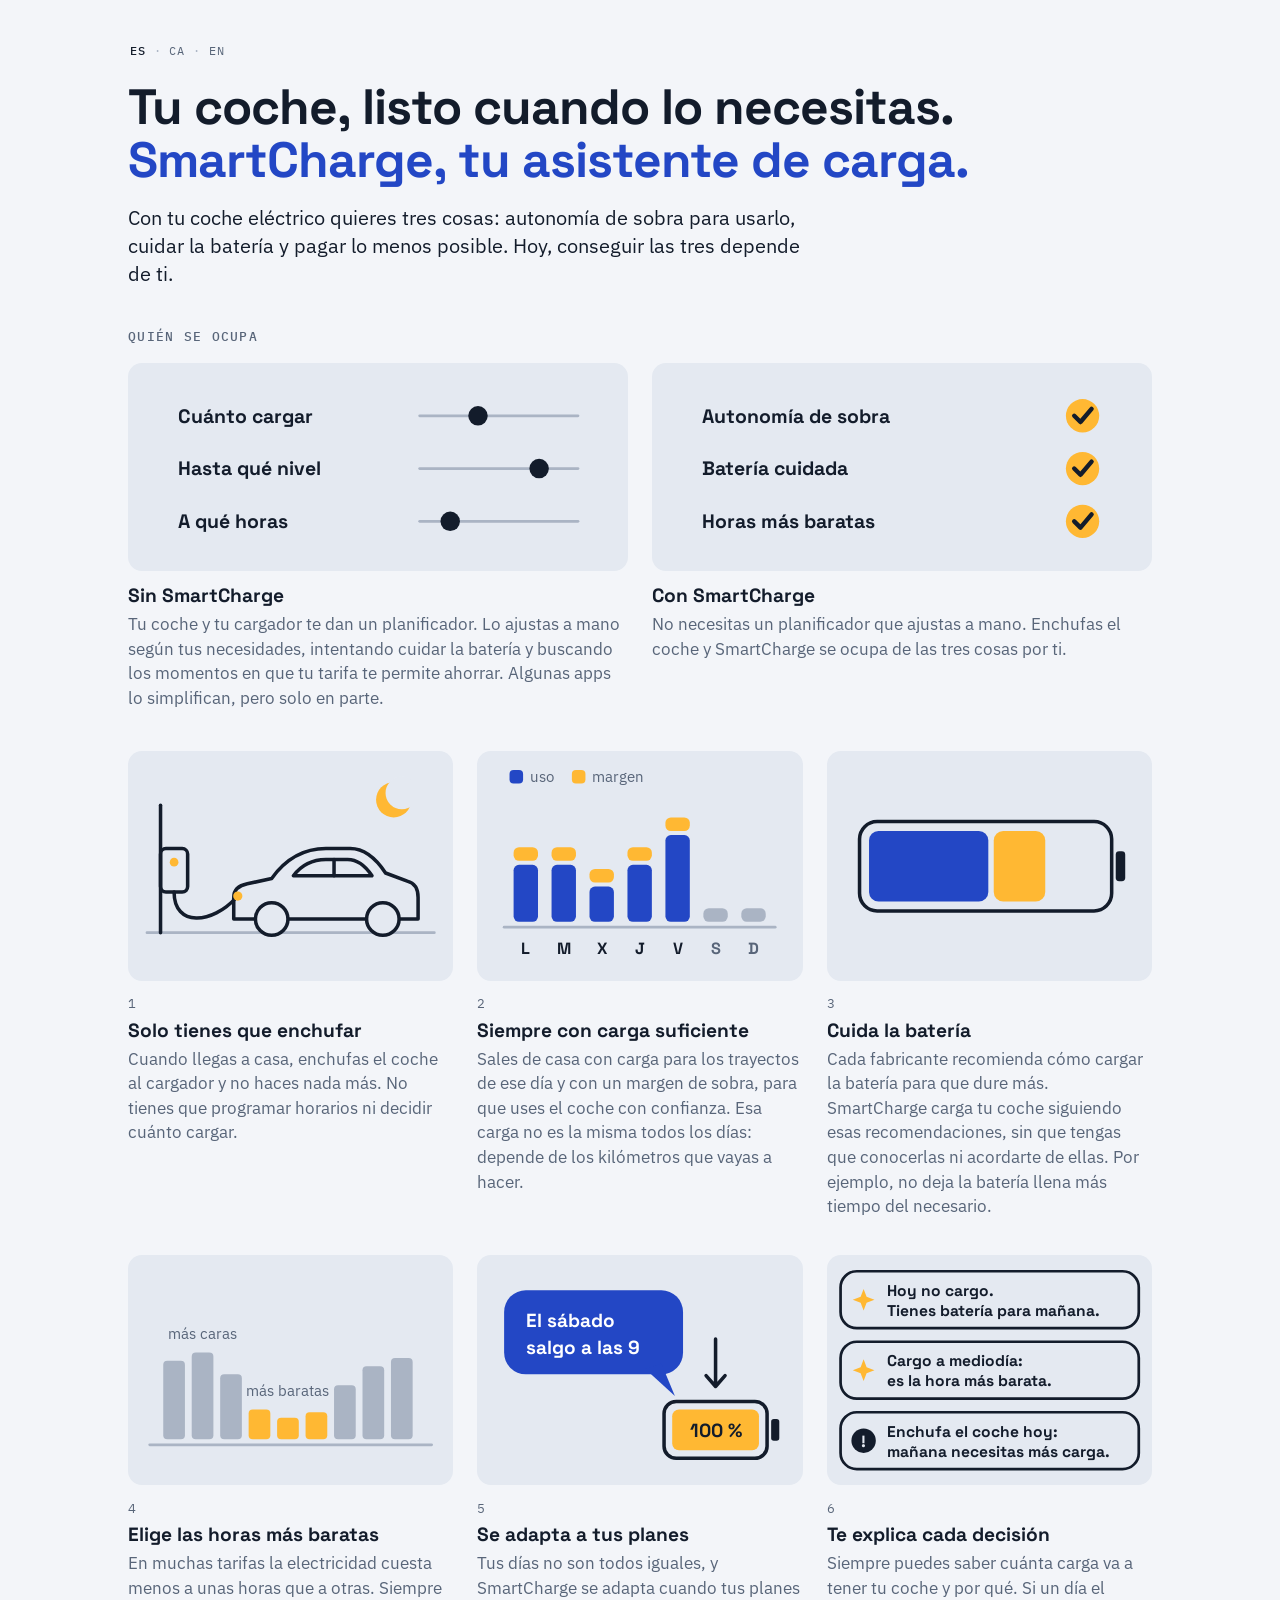
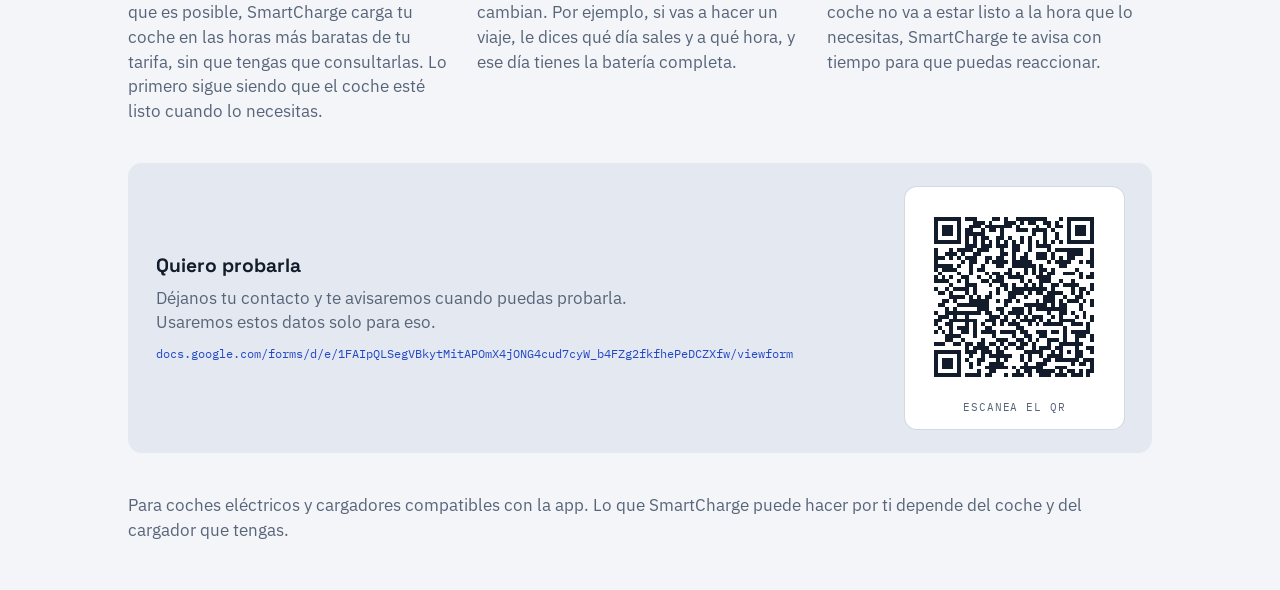
==== index.html @ 78ee928d "docs: publish the SmartCharge idea page in Spanish, Catalan and English Serve the idea page at the s" ====
<!doctype html>
<html lang="es">
<head>
<meta charset="utf-8">
<meta name="viewport" content="width=device-width, initial-scale=1, viewport-fit=cover">
<title>La idea de SmartCharge</title>
<!-- Generated by build-site.py from buca1821/SmartCharge docs/producto/la-idea-de-smartcharge.html.
     Do not edit by hand: change the source page and rebuild. -->
<meta name="description" content="Con tu coche eléctrico quieres tres cosas: autonomía de sobra para usarlo, cuidar la batería y pagar lo menos posible. Hoy, conseguir las tres depende de ti.">
<meta name="theme-color" content="#f3f5f9">
<meta name="robots" content="noindex, nofollow">
<meta property="og:type" content="website">
<meta property="og:site_name" content="SmartCharge">
<meta property="og:title" content="La idea de SmartCharge">
<meta property="og:description" content="Con tu coche eléctrico quieres tres cosas: autonomía de sobra para usarlo, cuidar la batería y pagar lo menos posible. Hoy, conseguir las tres depende de ti.">
<meta property="og:url" content="https://smartchargeapp.github.io/">
<meta property="og:locale" content="es_ES">
<meta name="twitter:card" content="summary">
<link rel="icon" type="image/png" href="/favicon.png">
<link rel="apple-touch-icon" href="/apple-touch-icon.png">
<link rel="stylesheet" href="https://fonts.googleapis.com/css2?family=IBM+Plex+Mono:wght@400;500&family=IBM+Plex+Sans:wght@400;500&family=Space+Grotesk:wght@500;700&display=swap">
<style>
/* Layout: the promise as the title, the same week drawn without and with SmartCharge, then one panel per idea. */
:root {
  --bg: #f3f5f9;
  --panel: #e4e9f1;
  --ink: #131c2b;
  --muted: #586579;
  --soft: #aab4c4;
  --accent: #2347c5;
  --charge: #ffb833;
  --on-charge: #131c2b;
  --on-accent: #ffffff;
  --display: "Space Grotesk", "Avenir Next", "Segoe UI", sans-serif;
  --text: "IBM Plex Sans", "Helvetica Neue", Arial, sans-serif;
  --mono: "IBM Plex Mono", ui-monospace, Menlo, monospace;
}
@media (prefers-color-scheme: dark) {
  :root:not([data-theme="light"]) {
    --bg: #0b111d; --panel: #151e30; --ink: #e6ebf4; --muted: #9aa6ba; --soft: #4a5873; --accent: #93abff; --on-accent: #0b111d;
    color-scheme: dark;
  }
}
:root[data-theme="dark"] {
  --bg: #0b111d; --panel: #151e30; --ink: #e6ebf4; --muted: #9aa6ba; --soft: #4a5873; --accent: #93abff; --on-accent: #0b111d;
  color-scheme: dark;
}

body {
  background: var(--bg);
  color: var(--ink);
  font-family: var(--text);
  font-size: 1.0625rem;
  line-height: 1.45;
  padding-left: max(16px, env(safe-area-inset-left, 0px));
  padding-right: max(16px, env(safe-area-inset-right, 0px));
  padding-block: 2rem 2.5rem;
}
.page { max-width: 64rem; margin-inline: auto; display: flex; flex-direction: column; gap: 2.5rem; }
h1 {
  font-family: var(--display); font-weight: 700; letter-spacing: -0.02em; line-height: 1.08; margin: 0;
  font-size: clamp(2rem, 4.6vw, 3.1rem); text-wrap: balance;
}
h1 span { display: block; color: var(--accent); }
.head { display: flex; flex-direction: column; gap: 1.1rem; }
.lead { margin: 0; font-size: 1.25rem; line-height: 1.4; max-width: 42rem; text-wrap: pretty; }

/* Language switcher: ES · CA · EN, relative links so the three pages open from disk. */
.langs { display: flex; align-items: baseline; gap: 0.4rem; margin: 0; font-family: var(--mono); font-size: 0.75rem; letter-spacing: 0.08em; }
.langs a { color: var(--muted); text-decoration: none; padding: 0.15rem 0.1rem; border-radius: 3px; }
.langs a:hover { color: var(--accent); }
.langs a:focus-visible { outline: 2px solid var(--accent); outline-offset: 2px; }
.langs a[aria-current="page"] { color: var(--ink); font-weight: 500; }
.langs .sep { color: var(--soft); }

.block { display: flex; flex-direction: column; gap: 1rem; }
.label { font-family: var(--mono); font-size: 0.8rem; letter-spacing: 0.1em; text-transform: uppercase; color: var(--muted); margin: 0; font-weight: 500; }
.pair { display: grid; grid-template-columns: repeat(2, minmax(0, 1fr)); gap: 1.75rem 1.5rem; }
.pair > div { display: flex; flex-direction: column; gap: 0.8rem; min-width: 0; }
figure { margin: 0; background: var(--panel); border-radius: 14px; }
figure svg { display: block; width: 100%; height: auto; }
h2 { font-family: var(--display); font-weight: 700; font-size: 1.2rem; line-height: 1.2; margin: 0; text-wrap: balance; }
.txt { display: flex; flex-direction: column; gap: 0.3rem; }
.txt p { margin: 0; color: var(--muted); }
.step { font-family: var(--mono); font-size: 0.8rem; color: var(--muted); }

.panels { list-style: none; margin: 0; padding: 0; display: grid; grid-template-columns: repeat(3, minmax(0, 1fr)); gap: 2.25rem 1.5rem; }
.panels.four { grid-template-columns: repeat(4, minmax(0, 1fr)); }
.panels li { display: flex; flex-direction: column; gap: 0.9rem; min-width: 0; }

.who { margin: 0; color: var(--muted); }

/* Invitation to try SmartCharge: the copy of the form and its QR, at the end of the page. */
.try { display: grid; grid-template-columns: minmax(0, 1fr) auto; align-items: center; gap: 1.75rem 2rem; background: var(--panel); border-radius: 14px; padding: 1.5rem 1.75rem; }
.try-copy { display: flex; flex-direction: column; gap: 0.55rem; min-width: 0; }
.try-copy p { margin: 0; color: var(--muted); max-width: 34rem; }
.try-copy a { font-family: var(--mono); font-size: 0.78rem; line-height: 1.5; color: var(--accent); text-decoration: none; overflow-wrap: anywhere; }
.try-copy a:hover { text-decoration: underline; }
.try-qr { margin: 0; padding: 0.85rem; background: #ffffff; border-radius: 12px; box-shadow: 0 0 0 1px rgba(19, 28, 43, 0.08); justify-self: end; }
.try-qr svg { display: block; width: 12rem; height: 12rem; }
.try-qr figcaption { margin-top: 0.45rem; font-family: var(--mono); font-size: 0.66rem; letter-spacing: 0.08em; text-transform: uppercase; color: #586579; text-align: center; }
@media (max-width: 48rem) { .try { grid-template-columns: minmax(0, 1fr); } .try-qr { justify-self: start; } }

/* Drawing style shared by every figure */
.ln { fill: none; stroke: var(--ink); stroke-width: 2.6; stroke-linecap: round; stroke-linejoin: round; }
.thin { fill: none; stroke: var(--soft); stroke-width: 2; stroke-linecap: round; stroke-linejoin: round; }
.dash { fill: none; stroke: var(--soft); stroke-width: 1.5; stroke-dasharray: 4 5; stroke-linecap: round; }
.hole { fill: var(--panel); stroke: var(--ink); stroke-width: 2.6; }
.gold { fill: var(--charge); }
.blue { fill: var(--accent); }
.grey { fill: var(--soft); }
.dark { fill: var(--ink); }
.cover { fill: var(--panel); }
svg text { font-family: var(--display); fill: var(--ink); }
svg .t-s { font-size: 11px; fill: var(--muted); font-family: var(--text); }
svg .t-on { font-size: 14px; font-weight: 700; fill: var(--on-charge); }
svg .t-say { font-size: 14px; font-weight: 700; fill: var(--on-accent); }
svg .t-as { font-size: 14px; font-weight: 700; }
svg .t-r { font-size: 11.5px; font-weight: 700; }
svg .t-bang { font-size: 12px; font-weight: 700; fill: var(--panel); }
svg .t-q { font-size: 12px; font-weight: 700; }
svg .t-q text { fill: var(--ink); }
svg .t-q .t-we { fill: var(--muted); }
.chk { fill: none; stroke: var(--on-charge); stroke-width: 3.2; stroke-linecap: round; stroke-linejoin: round; }

@media (max-width: 60rem) { .panels.four { grid-template-columns: repeat(2, minmax(0, 1fr)); } }
@media (max-width: 46rem) { .panels { grid-template-columns: repeat(2, minmax(0, 1fr)); } }
@media (max-width: 40rem) { .pair { grid-template-columns: minmax(0, 1fr); } }
@media (max-width: 30rem) { .panels, .panels.four { grid-template-columns: minmax(0, 1fr); } .panels figure { max-width: 22rem; } }
</style>
</head>
<body>
<div class="page" lang="es">
  <header class="head">
    <nav class="langs" aria-label="Idioma de la página">
      <a href="/" hreflang="es" lang="es" aria-current="page">ES</a>
      <span class="sep" aria-hidden="true">·</span>
      <a href="/ca/" hreflang="ca" lang="ca">CA</a>
      <span class="sep" aria-hidden="true">·</span>
      <a href="/en/" hreflang="en" lang="en">EN</a>
    </nav>
    <h1>Tu coche, listo cuando lo necesitas. <span>SmartCharge, tu asistente de carga.</span></h1>
    <p class="lead">Con tu coche eléctrico quieres tres cosas: autonomía de sobra para usarlo, cuidar la batería y pagar lo menos posible. Hoy, conseguir las tres depende de ti.</p>
  </header>

  <section class="block">
    <p class="label">Quién se ocupa</p>
    <div class="pair">
      <div>
        <figure>
          <svg viewBox="0 0 360 150" role="img" aria-label="Un planificador con tres ajustes que mueves a mano: cuánto cargar, hasta qué nivel y a qué horas.">
            <text class="t-as" x="36" y="43">Cuánto cargar</text><line class="thin" x1="210" y1="38" x2="324" y2="38"/><circle class="dark" cx="252" cy="38" r="7"/>
            <text class="t-as" x="36" y="81">Hasta qué nivel</text><line class="thin" x1="210" y1="76" x2="324" y2="76"/><circle class="dark" cx="296" cy="76" r="7"/>
            <text class="t-as" x="36" y="119">A qué horas</text><line class="thin" x1="210" y1="114" x2="324" y2="114"/><circle class="dark" cx="232" cy="114" r="7"/>
          </svg>
        </figure>
        <div class="txt">
          <h2>Sin SmartCharge</h2>
          <p>Tu coche y tu cargador te dan un planificador. Lo ajustas a mano según tus necesidades, intentando cuidar la batería y buscando los momentos en que tu tarifa te permite ahorrar. Algunas apps lo simplifican, pero solo en parte.</p>
        </div>
      </div>
      <div>
        <figure>
          <svg viewBox="0 0 360 150" role="img" aria-label="Las mismas tres cosas resueltas sin ajustes: autonomía de sobra, batería cuidada y horas más baratas.">
            <text class="t-as" x="36" y="43">Autonomía de sobra</text><circle class="gold" cx="310" cy="38" r="12"/><path class="chk" d="M304 38 L308.5 42.5 L316.5 33"/>
            <text class="t-as" x="36" y="81">Batería cuidada</text><circle class="gold" cx="310" cy="76" r="12"/><path class="chk" d="M304 76 L308.5 80.5 L316.5 71"/>
            <text class="t-as" x="36" y="119">Horas más baratas</text><circle class="gold" cx="310" cy="114" r="12"/><path class="chk" d="M304 114 L308.5 118.5 L316.5 109"/>
          </svg>
        </figure>
        <div class="txt">
          <h2>Con SmartCharge</h2>
          <p>No necesitas un planificador que ajustas a mano. Enchufas el coche y SmartCharge se ocupa de las tres cosas por ti.</p>
        </div>
      </div>
    </div>
  </section>

  <ol class="panels">
    <li>
      <figure>
        <svg viewBox="0 0 240 170" role="img" aria-label="Un coche enchufado al cargador de casa, de noche.">
          <circle class="gold" cx="196" cy="36" r="13"/>
          <circle class="cover" cx="202" cy="31" r="12"/>
          <line class="thin" x1="14" y1="134" x2="226" y2="134"/>
          <line class="ln" x1="24" y1="40" x2="24" y2="134"/>
          <rect class="ln" x="24" y="72" width="20" height="32" rx="4"/>
          <circle class="gold" cx="34" cy="82" r="3.2"/>
          <path class="ln" d="M34 104 C34 130 62 128 80 108"/>
          <path class="ln" d="M78 124 L78 108 Q78 100 88 98 L106 94 Q122 72 146 72 L164 72 Q178 72 190 90 L206 96 Q214 98 214 108 L214 124 Z"/>
          <path class="ln" d="M122 92 Q131 80 146 80 L162 80 Q172 80 180 92 Z"/>
          <line class="ln" x1="152" y1="80" x2="152" y2="92"/>
          <circle class="hole" cx="106" cy="124" r="12"/>
          <circle class="hole" cx="188" cy="124" r="12"/>
          <circle class="gold" cx="81" cy="107" r="3.4"/>
        </svg>
      </figure>
      <div class="txt">
        <span class="step">1</span>
        <h2>Solo tienes que enchufar</h2>
        <p>Cuando llegas a casa, enchufas el coche al cargador y no haces nada más. No tienes que programar horarios ni decidir cuánto cargar.</p>
      </div>
    </li>
    <li>
      <figure>
        <svg viewBox="0 0 240 170" role="img" aria-label="Una semana, de lunes a domingo. Cada día de uso se carga la energía prevista y un margen; el fin de semana, casi nada.">
          <rect class="blue" x="24" y="14" width="10" height="10" rx="3"/>
          <text class="t-s" x="39" y="23">uso</text>
          <rect class="gold" x="70" y="14" width="10" height="10" rx="3"/>
          <text class="t-s" x="85" y="23">margen</text>
          <line class="thin" x1="20" y1="130" x2="220" y2="130"/>
          <g class="blue">
            <rect x="27" y="84" width="18" height="42" rx="4"/>
            <rect x="55" y="84" width="18" height="42" rx="4"/>
            <rect x="83" y="100" width="18" height="26" rx="4"/>
            <rect x="111" y="84" width="18" height="42" rx="4"/>
            <rect x="139" y="62" width="18" height="64" rx="4"/>
          </g>
          <g class="gold">
            <rect x="27" y="71" width="18" height="10" rx="4"/>
            <rect x="55" y="71" width="18" height="10" rx="4"/>
            <rect x="83" y="87" width="18" height="10" rx="4"/>
            <rect x="111" y="71" width="18" height="10" rx="4"/>
            <rect x="139" y="49" width="18" height="10" rx="4"/>
          </g>
          <g class="grey">
            <rect x="167" y="116" width="18" height="10" rx="4"/>
            <rect x="195" y="116" width="18" height="10" rx="4"/>
          </g>
          <g class="t-q" text-anchor="middle">
            <text x="36" y="150">L</text><text x="64" y="150">M</text><text x="92" y="150">X</text><text x="120" y="150">J</text><text x="148" y="150">V</text>
            <text class="t-we" x="176" y="150">S</text><text class="t-we" x="204" y="150">D</text>
          </g>
        </svg>
      </figure>
      <div class="txt">
        <span class="step">2</span>
        <h2>Siempre con carga suficiente</h2>
        <p>Sales de casa con carga para los trayectos de ese día y con un margen de sobra, para que uses el coche con confianza. Esa carga no es la misma todos los días: depende de los kilómetros que vayas a hacer.</p>
      </div>
    </li>
    <li>
      <figure>
        <svg viewBox="0 0 240 170" role="img" aria-label="Una batería cargada solo en parte: la energía del uso previsto y un margen. El resto queda vacío.">
          <rect class="ln" x="24" y="52" width="186" height="66" rx="13"/>
          <rect class="dark" x="213" y="74" width="7" height="22" rx="2.5"/>
          <rect class="blue" x="31" y="59" width="88" height="52" rx="7"/>
          <rect class="gold" x="123" y="59" width="38" height="52" rx="7"/>
        </svg>
      </figure>
      <div class="txt">
        <span class="step">3</span>
        <h2>Cuida la batería</h2>
        <p>Cada fabricante recomienda cómo cargar la batería para que dure más. SmartCharge carga tu coche siguiendo esas recomendaciones, sin que tengas que conocerlas ni acordarte de ellas. Por ejemplo, no deja la batería llena más tiempo del necesario.</p>
      </div>
    </li>
    <li>
      <figure>
        <svg viewBox="0 0 240 170" role="img" aria-label="El precio de la electricidad hora a hora. La carga cae en las tres horas más baratas.">
          <line class="thin" x1="16" y1="140" x2="224" y2="140"/>
          <g class="grey">
            <rect x="26" y="78" width="16" height="58" rx="3"/>
            <rect x="47" y="72" width="16" height="64" rx="3"/>
            <rect x="68" y="88" width="16" height="48" rx="3"/>
            <rect x="152" y="96" width="16" height="40" rx="3"/>
            <rect x="173" y="82" width="16" height="54" rx="3"/>
            <rect x="194" y="76" width="16" height="60" rx="3"/>
          </g>
          <g class="gold">
            <rect x="89" y="114" width="16" height="22" rx="3"/>
            <rect x="110" y="120" width="16" height="16" rx="3"/>
            <rect x="131" y="116" width="16" height="20" rx="3"/>
          </g>
          <text class="t-s" x="55" y="62" text-anchor="middle">más caras</text>
          <text class="t-s" x="118" y="104" text-anchor="middle">más baratas</text>
        </svg>
      </figure>
      <div class="txt">
        <span class="step">4</span>
        <h2>Elige las horas más baratas</h2>
        <p>En muchas tarifas la electricidad cuesta menos a unas horas que a otras. Siempre que es posible, SmartCharge carga tu coche en las horas más baratas de tu tarifa, sin que tengas que consultarlas. Lo primero sigue siendo que el coche esté listo cuando lo necesitas.</p>
      </div>
    </li>
    <li>
      <figure>
        <svg viewBox="0 0 240 170" role="img" aria-label="Le dices a SmartCharge «El sábado salgo a las 9» y la batería está al 100 por cien.">
          <rect class="blue" x="20" y="26" width="132" height="62" rx="16"/>
          <path class="blue" d="M124 84 L146 104 L136 80 Z"/>
          <text class="t-say" x="36" y="53">El sábado</text>
          <text class="t-say" x="36" y="73">salgo a las 9</text>
          <path class="ln" d="M176 62 L176 96 M169 89 L176 97 L183 89"/>
          <rect class="ln" x="138" y="108" width="76" height="42" rx="9"/>
          <rect class="dark" x="217" y="121" width="6" height="16" rx="2"/>
          <rect class="gold" x="144" y="114" width="64" height="30" rx="5"/>
          <text class="t-on" x="176" y="134" text-anchor="middle">100 %</text>
        </svg>
      </figure>
      <div class="txt">
        <span class="step">5</span>
        <h2>Se adapta a tus planes</h2>
        <p>Tus días no son todos iguales, y SmartCharge se adapta cuando tus planes cambian. Por ejemplo, si vas a hacer un viaje, le dices qué día sales y a qué hora, y ese día tienes la batería completa.</p>
      </div>
    </li>
    <li>
      <figure>
        <svg viewBox="0 0 240 170" role="img" aria-label="Tres mensajes de SmartCharge: «Hoy no cargo. Tienes batería para mañana», «Cargo a mediodía: es la hora más barata» y el aviso «Enchufa el coche hoy: mañana necesitas más carga».">
          <rect class="ln" x="10" y="12" width="220" height="42" rx="12" style="stroke-width:2"/>
          <path class="gold" d="M27 25 L29.2 30.8 L35 33 L29.2 35.2 L27 41 L24.8 35.2 L19 33 L24.8 30.8 Z"/>
          <text class="t-r" x="44" y="30">Hoy no cargo.</text>
          <text class="t-r" x="44" y="45">Tienes batería para mañana.</text>
          <rect class="ln" x="10" y="64" width="220" height="42" rx="12" style="stroke-width:2"/>
          <path class="gold" d="M27 77 L29.2 82.8 L35 85 L29.2 87.2 L27 93 L24.8 87.2 L19 85 L24.8 82.8 Z"/>
          <text class="t-r" x="44" y="82">Cargo a mediodía:</text>
          <text class="t-r" x="44" y="97">es la hora más barata.</text>
          <rect class="ln" x="10" y="116" width="220" height="42" rx="12" style="stroke-width:2"/>
          <circle class="dark" cx="27" cy="137" r="9"/>
          <text class="t-bang" x="27" y="141.5" text-anchor="middle">!</text>
          <text class="t-r" x="44" y="134">Enchufa el coche hoy:</text>
          <text class="t-r" x="44" y="149">mañana necesitas más carga.</text>
        </svg>
      </figure>
      <div class="txt">
        <span class="step">6</span>
        <h2>Te explica cada decisión</h2>
        <p>Siempre puedes saber cuánta carga va a tener tu coche y por qué. Si un día el coche no va a estar listo a la hora que lo necesitas, SmartCharge te avisa con tiempo para que puedas reaccionar.</p>
      </div>
    </li>
  </ol>

  <!-- The link is the public response URL of the form, not the editor URL: a QR with the editor
       URL would let anyone open the form for editing. The QR below encodes this same URL;
       regenerate it (error correction M) if the URL ever changes. -->
  <section class="try">
    <div class="try-copy">
      <h2>Quiero probarla</h2>
      <p>Déjanos tu contacto y te avisaremos cuando puedas probarla. Usaremos estos datos solo para eso.</p>
      <a href="https://docs.google.com/forms/d/e/1FAIpQLSegVBkytMitAPOmX4jONG4cud7cyW_b4FZg2fkfhePeDCZXfw/viewform" target="_blank" rel="noopener">docs.google.com/forms/d/e/1FAIpQLSegVBkytMitAPOmX4jONG4cud7cyW_b4FZg2fkfhePeDCZXfw/viewform</a>
    </div>
    <figure class="try-qr">
      <svg viewBox="0 0 49 49" shape-rendering="crispEdges" role="img" aria-label="Código QR del formulario para probar SmartCharge">
        <rect width="49" height="49" fill="#ffffff"/>
        <path fill="#131c2b" d="M4 4h7v1h-7zM12 4h3v1h-3zM19 4h2v1h-2zM22 4h1v1h-1zM25 4h8v1h-8zM36 4h1v1h-1zM38 4h7v1h-7zM4 5h1v1h-1zM10 5h1v1h-1zM14 5h3v1h-3zM18 5h1v1h-1zM22 5h3v1h-3zM26 5h1v1h-1zM28 5h2v1h-2zM32 5h2v1h-2zM35 5h1v1h-1zM38 5h1v1h-1zM44 5h1v1h-1zM4 6h1v1h-1zM6 6h3v1h-3zM10 6h1v1h-1zM13 6h3v1h-3zM17 6h7v1h-7zM25 6h1v1h-1zM30 6h1v1h-1zM33 6h1v1h-1zM35 6h2v1h-2zM38 6h1v1h-1zM40 6h3v1h-3zM44 6h1v1h-1zM4 7h1v1h-1zM6 7h3v1h-3zM10 7h1v1h-1zM12 7h2v1h-2zM16 7h1v1h-1zM18 7h2v1h-2zM21 7h1v1h-1zM25 7h3v1h-3zM29 7h4v1h-4zM34 7h1v1h-1zM38 7h1v1h-1zM40 7h3v1h-3zM44 7h1v1h-1zM4 8h1v1h-1zM6 8h3v1h-3zM10 8h1v1h-1zM12 8h5v1h-5zM21 8h1v1h-1zM29 8h1v1h-1zM32 8h1v1h-1zM35 8h1v1h-1zM38 8h1v1h-1zM40 8h3v1h-3zM44 8h1v1h-1zM4 9h1v1h-1zM10 9h1v1h-1zM12 9h1v1h-1zM14 9h1v1h-1zM16 9h2v1h-2zM20 9h2v1h-2zM23 9h1v1h-1zM26 9h1v1h-1zM28 9h1v1h-1zM32 9h1v1h-1zM35 9h1v1h-1zM38 9h1v1h-1zM44 9h1v1h-1zM4 10h7v1h-7zM12 10h1v1h-1zM14 10h1v1h-1zM16 10h1v1h-1zM18 10h1v1h-1zM20 10h1v1h-1zM22 10h1v1h-1zM24 10h1v1h-1zM26 10h1v1h-1zM28 10h1v1h-1zM30 10h1v1h-1zM32 10h1v1h-1zM34 10h1v1h-1zM36 10h1v1h-1zM38 10h7v1h-7zM12 11h3v1h-3zM16 11h3v1h-3zM20 11h3v1h-3zM24 11h2v1h-2zM28 11h1v1h-1zM30 11h4v1h-4zM4 12h1v1h-1zM8 12h1v1h-1zM10 12h4v1h-4zM15 12h3v1h-3zM21 12h1v1h-1zM24 12h2v1h-2zM28 12h1v1h-1zM33 12h1v1h-1zM35 12h7v1h-7zM44 12h1v1h-1zM4 13h1v1h-1zM7 13h3v1h-3zM11 13h1v1h-1zM14 13h2v1h-2zM21 13h2v1h-2zM24 13h1v1h-1zM27 13h1v1h-1zM30 13h3v1h-3zM34 13h1v1h-1zM38 13h4v1h-4zM44 13h1v1h-1zM4 14h3v1h-3zM8 14h1v1h-1zM10 14h1v1h-1zM12 14h3v1h-3zM17 14h2v1h-2zM20 14h2v1h-2zM24 14h1v1h-1zM26 14h2v1h-2zM30 14h3v1h-3zM34 14h1v1h-1zM36 14h1v1h-1zM38 14h2v1h-2zM44 14h1v1h-1zM4 15h1v1h-1zM11 15h1v1h-1zM13 15h2v1h-2zM17 15h1v1h-1zM19 15h4v1h-4zM24 15h5v1h-5zM33 15h1v1h-1zM35 15h4v1h-4zM41 15h1v1h-1zM43 15h2v1h-2zM4 16h5v1h-5zM10 16h1v1h-1zM13 16h1v1h-1zM16 16h1v1h-1zM20 16h2v1h-2zM24 16h6v1h-6zM31 16h1v1h-1zM36 16h2v1h-2zM44 16h1v1h-1zM4 17h1v1h-1zM6 17h4v1h-4zM13 17h1v1h-1zM15 17h2v1h-2zM23 17h1v1h-1zM27 17h1v1h-1zM29 17h1v1h-1zM31 17h2v1h-2zM34 17h1v1h-1zM40 17h1v1h-1zM5 18h1v1h-1zM10 18h1v1h-1zM13 18h1v1h-1zM17 18h1v1h-1zM19 18h2v1h-2zM22 18h2v1h-2zM25 18h1v1h-1zM27 18h1v1h-1zM29 18h1v1h-1zM31 18h1v1h-1zM33 18h2v1h-2zM37 18h3v1h-3zM41 18h1v1h-1zM44 18h1v1h-1zM4 19h1v1h-1zM6 19h1v1h-1zM8 19h1v1h-1zM11 19h2v1h-2zM15 19h1v1h-1zM18 19h1v1h-1zM20 19h2v1h-2zM23 19h4v1h-4zM30 19h4v1h-4zM41 19h1v1h-1zM43 19h2v1h-2zM4 20h4v1h-4zM10 20h1v1h-1zM12 20h1v1h-1zM16 20h2v1h-2zM19 20h3v1h-3zM26 20h1v1h-1zM28 20h1v1h-1zM31 20h3v1h-3zM36 20h1v1h-1zM39 20h1v1h-1zM8 21h1v1h-1zM12 21h3v1h-3zM18 21h1v1h-1zM21 21h2v1h-2zM24 21h1v1h-1zM27 21h1v1h-1zM29 21h1v1h-1zM31 21h1v1h-1zM34 21h2v1h-2zM37 21h4v1h-4zM44 21h1v1h-1zM4 22h1v1h-1zM7 22h1v1h-1zM9 22h4v1h-4zM14 22h1v1h-1zM20 22h1v1h-1zM22 22h1v1h-1zM24 22h9v1h-9zM34 22h1v1h-1zM39 22h1v1h-1zM41 22h2v1h-2zM44 22h1v1h-1zM5 23h2v1h-2zM8 23h1v1h-1zM12 23h1v1h-1zM14 23h1v1h-1zM18 23h1v1h-1zM20 23h1v1h-1zM23 23h4v1h-4zM28 23h1v1h-1zM30 23h2v1h-2zM33 23h4v1h-4zM39 23h1v1h-1zM41 23h1v1h-1zM43 23h1v1h-1zM8 24h4v1h-4zM13 24h1v1h-1zM15 24h1v1h-1zM17 24h2v1h-2zM23 24h2v1h-2zM27 24h1v1h-1zM32 24h3v1h-3zM37 24h1v1h-1zM40 24h2v1h-2zM6 25h2v1h-2zM9 25h1v1h-1zM13 25h5v1h-5zM20 25h1v1h-1zM22 25h2v1h-2zM25 25h1v1h-1zM30 25h1v1h-1zM32 25h3v1h-3zM36 25h1v1h-1zM38 25h3v1h-3zM42 25h1v1h-1zM44 25h1v1h-1zM5 26h2v1h-2zM10 26h8v1h-8zM22 26h1v1h-1zM27 26h6v1h-6zM34 26h1v1h-1zM36 26h2v1h-2zM41 26h1v1h-1zM44 26h1v1h-1zM7 27h1v1h-1zM9 27h1v1h-1zM15 27h3v1h-3zM20 27h2v1h-2zM24 27h3v1h-3zM28 27h1v1h-1zM30 27h8v1h-8zM41 27h1v1h-1zM4 28h1v1h-1zM7 28h9v1h-9zM17 28h2v1h-2zM21 28h1v1h-1zM23 28h4v1h-4zM28 28h1v1h-1zM33 28h1v1h-1zM36 28h2v1h-2zM39 28h1v1h-1zM42 28h1v1h-1zM5 29h3v1h-3zM9 29h1v1h-1zM12 29h1v1h-1zM18 29h3v1h-3zM22 29h1v1h-1zM25 29h1v1h-1zM27 29h1v1h-1zM29 29h3v1h-3zM34 29h1v1h-1zM36 29h1v1h-1zM40 29h1v1h-1zM42 29h1v1h-1zM44 29h1v1h-1zM4 30h2v1h-2zM8 30h7v1h-7zM17 30h3v1h-3zM21 30h2v1h-2zM24 30h1v1h-1zM26 30h4v1h-4zM31 30h1v1h-1zM33 30h1v1h-1zM36 30h4v1h-4zM44 30h1v1h-1zM4 31h1v1h-1zM7 31h2v1h-2zM12 31h1v1h-1zM14 31h1v1h-1zM16 31h1v1h-1zM19 31h1v1h-1zM21 31h1v1h-1zM23 31h3v1h-3zM28 31h1v1h-1zM30 31h1v1h-1zM32 31h5v1h-5zM39 31h3v1h-3zM43 31h1v1h-1zM5 32h1v1h-1zM8 32h1v1h-1zM10 32h3v1h-3zM14 32h1v1h-1zM17 32h2v1h-2zM25 32h2v1h-2zM37 32h1v1h-1zM43 32h1v1h-1zM4 33h1v1h-1zM6 33h1v1h-1zM8 33h1v1h-1zM11 33h2v1h-2zM14 33h1v1h-1zM16 33h4v1h-4zM21 33h4v1h-4zM26 33h2v1h-2zM30 33h3v1h-3zM34 33h2v1h-2zM37 33h1v1h-1zM39 33h5v1h-5zM7 34h4v1h-4zM14 34h1v1h-1zM19 34h1v1h-1zM24 34h1v1h-1zM27 34h2v1h-2zM31 34h2v1h-2zM37 34h1v1h-1zM40 34h3v1h-3zM44 34h1v1h-1zM7 35h2v1h-2zM11 35h1v1h-1zM16 35h1v1h-1zM20 35h3v1h-3zM25 35h2v1h-2zM28 35h1v1h-1zM30 35h1v1h-1zM33 35h3v1h-3zM37 35h1v1h-1zM40 35h1v1h-1zM44 35h1v1h-1zM4 36h3v1h-3zM9 36h2v1h-2zM12 36h2v1h-2zM15 36h2v1h-2zM18 36h2v1h-2zM21 36h1v1h-1zM23 36h2v1h-2zM26 36h2v1h-2zM29 36h1v1h-1zM33 36h1v1h-1zM36 36h6v1h-6zM12 37h1v1h-1zM14 37h4v1h-4zM20 37h1v1h-1zM22 37h1v1h-1zM25 37h2v1h-2zM29 37h1v1h-1zM31 37h3v1h-3zM35 37h2v1h-2zM40 37h1v1h-1zM43 37h2v1h-2zM4 38h7v1h-7zM12 38h3v1h-3zM16 38h3v1h-3zM20 38h2v1h-2zM27 38h5v1h-5zM34 38h1v1h-1zM36 38h1v1h-1zM38 38h1v1h-1zM40 38h2v1h-2zM44 38h1v1h-1zM4 39h1v1h-1zM10 39h1v1h-1zM13 39h1v1h-1zM16 39h1v1h-1zM18 39h6v1h-6zM26 39h1v1h-1zM28 39h1v1h-1zM31 39h1v1h-1zM33 39h4v1h-4zM40 39h2v1h-2zM4 40h1v1h-1zM6 40h3v1h-3zM10 40h1v1h-1zM12 40h1v1h-1zM15 40h2v1h-2zM20 40h1v1h-1zM22 40h1v1h-1zM26 40h1v1h-1zM28 40h1v1h-1zM32 40h2v1h-2zM35 40h6v1h-6zM42 40h3v1h-3zM4 41h1v1h-1zM6 41h3v1h-3zM10 41h1v1h-1zM13 41h1v1h-1zM15 41h1v1h-1zM18 41h4v1h-4zM27 41h1v1h-1zM30 41h3v1h-3zM39 41h1v1h-1zM41 41h2v1h-2zM44 41h1v1h-1zM4 42h1v1h-1zM6 42h3v1h-3zM10 42h1v1h-1zM13 42h1v1h-1zM17 42h6v1h-6zM24 42h1v1h-1zM26 42h6v1h-6zM35 42h3v1h-3zM44 42h1v1h-1zM4 43h1v1h-1zM10 43h1v1h-1zM15 43h1v1h-1zM18 43h2v1h-2zM25 43h1v1h-1zM27 43h2v1h-2zM30 43h5v1h-5zM36 43h1v1h-1zM38 43h2v1h-2zM41 43h1v1h-1zM43 43h2v1h-2zM4 44h7v1h-7zM12 44h4v1h-4zM17 44h2v1h-2zM22 44h1v1h-1zM24 44h3v1h-3zM28 44h1v1h-1zM31 44h3v1h-3zM35 44h3v1h-3zM39 44h3v1h-3zM43 44h1v1h-1z"/>
      </svg>
      <figcaption>Escanea el QR</figcaption>
    </figure>
  </section>

  <p class="who">Para coches eléctricos y cargadores compatibles con la app. Lo que SmartCharge puede hacer por ti depende del coche y del cargador que tengas.</p>
</div>
</body>
</html>
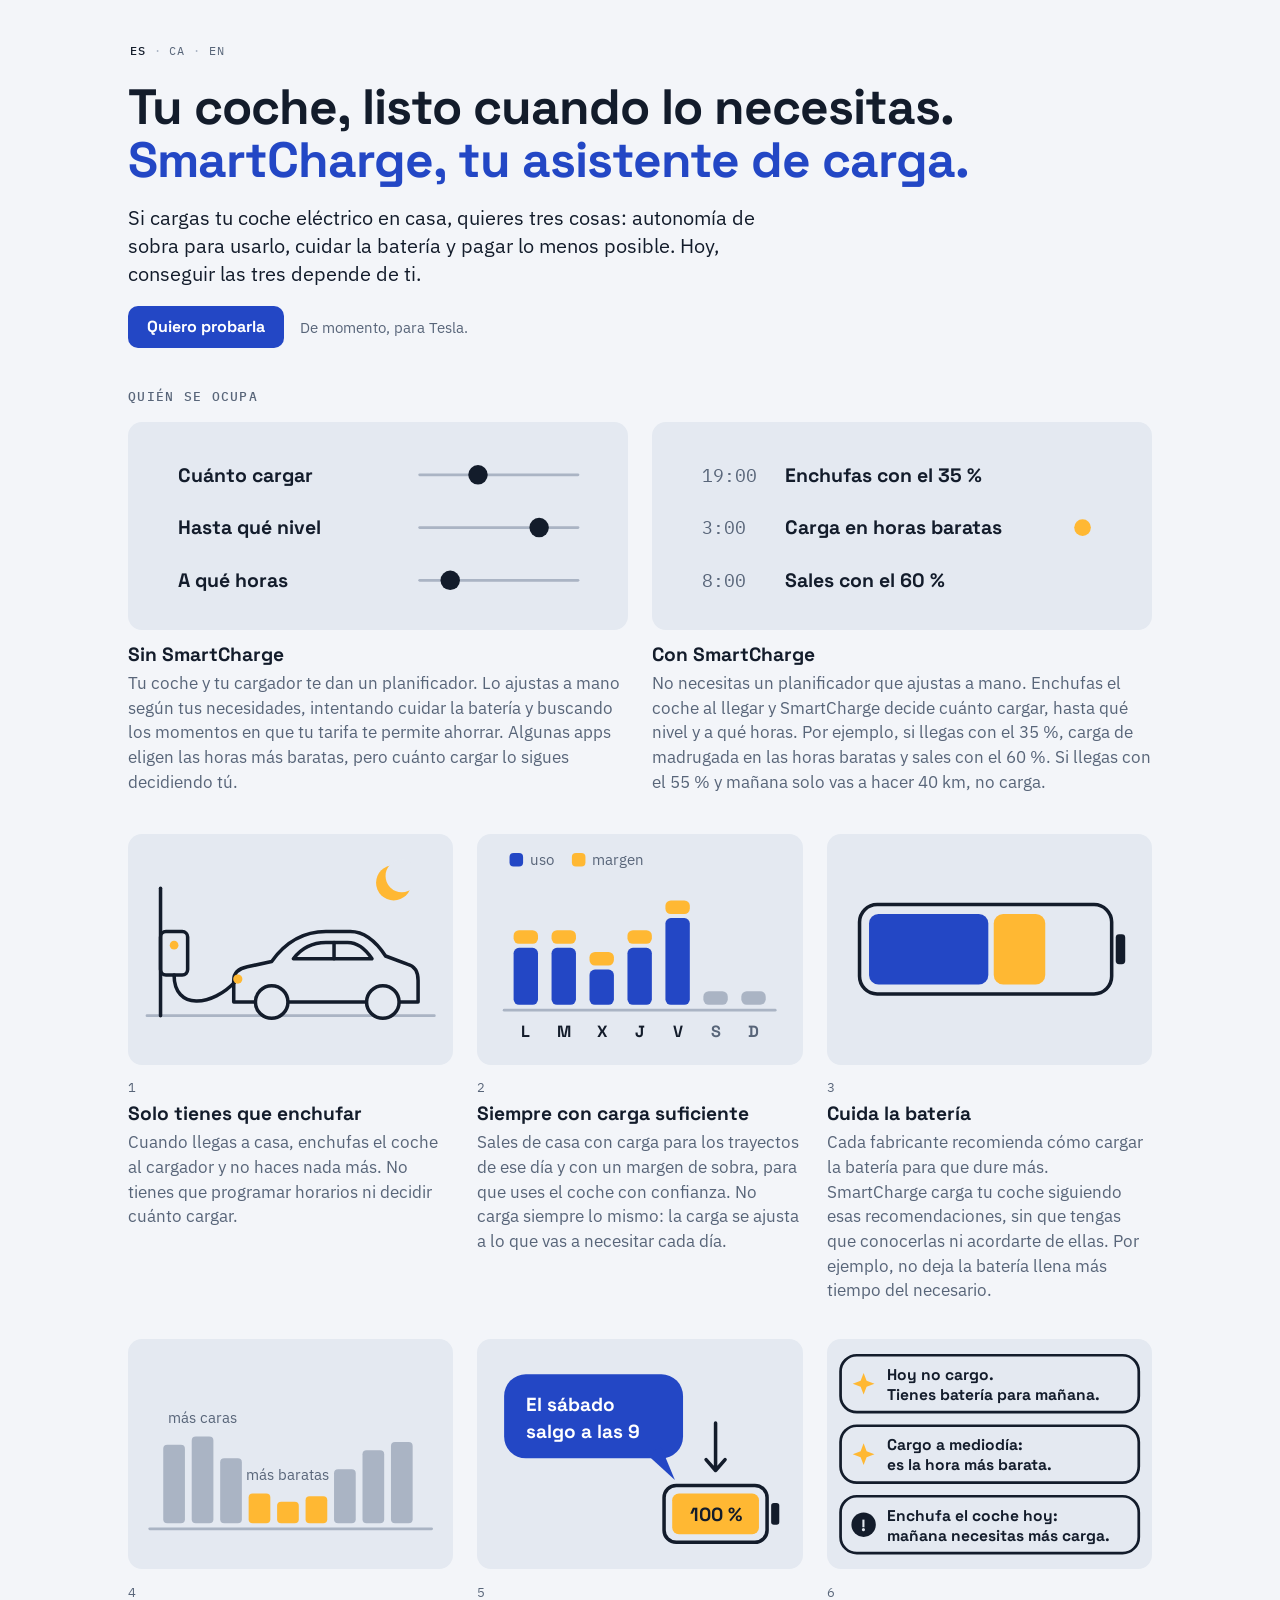
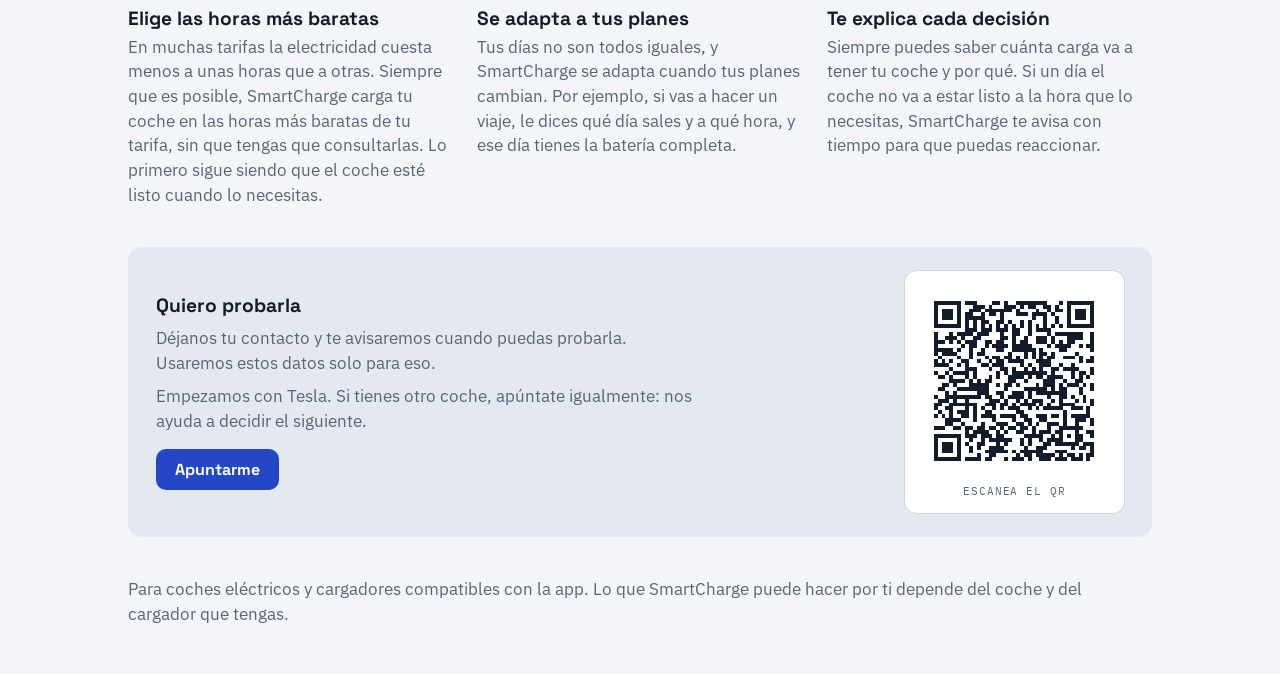
==== commit dda15ffc: "docs: regenerate the idea page from SmartCharge@b4dadbe" ====
--- a/index.html
+++ b/index.html
@@ -6,14 +6,14 @@
 <title>La idea de SmartCharge</title>
 <!-- Generated by build-site.py from buca1821/SmartCharge docs/producto/la-idea-de-smartcharge.html.
      Do not edit by hand: change the source page and rebuild. -->
-<meta name="description" content="Con tu coche eléctrico quieres tres cosas: autonomía de sobra para usarlo, cuidar la batería y pagar lo menos posible. Hoy, conseguir las tres depende de ti.">
+<meta name="description" content="Si cargas tu coche eléctrico en casa, quieres tres cosas: autonomía de sobra para usarlo, cuidar la batería y pagar lo menos posible. Hoy, conseguir las tres depende de ti.">
 <meta name="theme-color" content="#f3f5f9">
 <meta name="robots" content="noindex, nofollow">
 <meta property="og:type" content="website">
 <meta property="og:site_name" content="SmartCharge">
 <meta property="og:title" content="La idea de SmartCharge">
-<meta property="og:description" content="Con tu coche eléctrico quieres tres cosas: autonomía de sobra para usarlo, cuidar la batería y pagar lo menos posible. Hoy, conseguir las tres depende de ti.">
-<meta property="og:url" content="https://smartchargeapp.github.io/">
+<meta property="og:description" content="Si cargas tu coche eléctrico en casa, quieres tres cosas: autonomía de sobra para usarlo, cuidar la batería y pagar lo menos posible. Hoy, conseguir las tres depende de ti.">
+<meta property="og:url" content="https://smartchargeapp.com/">
 <meta property="og:locale" content="es_ES">
 <meta name="twitter:card" content="summary">
 <link rel="icon" type="image/png" href="/favicon.png">
@@ -94,8 +94,14 @@
 .try { display: grid; grid-template-columns: minmax(0, 1fr) auto; align-items: center; gap: 1.75rem 2rem; background: var(--panel); border-radius: 14px; padding: 1.5rem 1.75rem; }
 .try-copy { display: flex; flex-direction: column; gap: 0.55rem; min-width: 0; }
 .try-copy p { margin: 0; color: var(--muted); max-width: 34rem; }
-.try-copy a { font-family: var(--mono); font-size: 0.78rem; line-height: 1.5; color: var(--accent); text-decoration: none; overflow-wrap: anywhere; }
-.try-copy a:hover { text-decoration: underline; }
+.try-copy .btn { align-self: flex-start; margin-top: 0.4rem; }
+
+/* Call to action: the same form, as a button under the lead and in the invitation. */
+.cta { display: flex; flex-wrap: wrap; align-items: center; gap: 0.6rem 1rem; margin: 0; }
+.cta span { color: var(--muted); font-size: 0.95rem; }
+.btn { display: inline-block; background: var(--accent); color: var(--on-accent); font-family: var(--display); font-weight: 700; font-size: 1rem; line-height: 1.2; padding: 0.7rem 1.2rem; border-radius: 10px; text-decoration: none; }
+.btn:hover { filter: brightness(1.08); }
+.btn:focus-visible { outline: 2px solid var(--accent); outline-offset: 3px; }
 .try-qr { margin: 0; padding: 0.85rem; background: #ffffff; border-radius: 12px; box-shadow: 0 0 0 1px rgba(19, 28, 43, 0.08); justify-self: end; }
 .try-qr svg { display: block; width: 12rem; height: 12rem; }
 .try-qr figcaption { margin-top: 0.45rem; font-family: var(--mono); font-size: 0.66rem; letter-spacing: 0.08em; text-transform: uppercase; color: #586579; text-align: center; }
@@ -116,6 +122,7 @@
 svg .t-on { font-size: 14px; font-weight: 700; fill: var(--on-charge); }
 svg .t-say { font-size: 14px; font-weight: 700; fill: var(--on-accent); }
 svg .t-as { font-size: 14px; font-weight: 700; }
+svg .t-time { font-family: var(--mono); font-size: 13px; fill: var(--muted); }
 svg .t-r { font-size: 11.5px; font-weight: 700; }
 svg .t-bang { font-size: 12px; font-weight: 700; fill: var(--panel); }
 svg .t-q { font-size: 12px; font-weight: 700; }
@@ -140,7 +147,8 @@
       <a href="/en/" hreflang="en" lang="en">EN</a>
     </nav>
     <h1>Tu coche, listo cuando lo necesitas. <span>SmartCharge, tu asistente de carga.</span></h1>
-    <p class="lead">Con tu coche eléctrico quieres tres cosas: autonomía de sobra para usarlo, cuidar la batería y pagar lo menos posible. Hoy, conseguir las tres depende de ti.</p>
+    <p class="lead">Si cargas tu coche eléctrico en casa, quieres tres cosas: autonomía de sobra para usarlo, cuidar la batería y pagar lo menos posible. Hoy, conseguir las tres depende de ti.</p>
+    <p class="cta"><a class="btn" href="https://docs.google.com/forms/d/e/1FAIpQLSegVBkytMitAPOmX4jONG4cud7cyW_b4FZg2fkfhePeDCZXfw/viewform" target="_blank" rel="noopener">Quiero probarla</a><span>De momento, para Tesla.</span></p>
   </header>
 
   <section class="block">
@@ -156,20 +164,20 @@
         </figure>
         <div class="txt">
           <h2>Sin SmartCharge</h2>
-          <p>Tu coche y tu cargador te dan un planificador. Lo ajustas a mano según tus necesidades, intentando cuidar la batería y buscando los momentos en que tu tarifa te permite ahorrar. Algunas apps lo simplifican, pero solo en parte.</p>
+          <p>Tu coche y tu cargador te dan un planificador. Lo ajustas a mano según tus necesidades, intentando cuidar la batería y buscando los momentos en que tu tarifa te permite ahorrar. Algunas apps eligen las horas más baratas, pero cuánto cargar lo sigues decidiendo tú.</p>
         </div>
       </div>
       <div>
         <figure>
-          <svg viewBox="0 0 360 150" role="img" aria-label="Las mismas tres cosas resueltas sin ajustes: autonomía de sobra, batería cuidada y horas más baratas.">
-            <text class="t-as" x="36" y="43">Autonomía de sobra</text><circle class="gold" cx="310" cy="38" r="12"/><path class="chk" d="M304 38 L308.5 42.5 L316.5 33"/>
-            <text class="t-as" x="36" y="81">Batería cuidada</text><circle class="gold" cx="310" cy="76" r="12"/><path class="chk" d="M304 76 L308.5 80.5 L316.5 71"/>
-            <text class="t-as" x="36" y="119">Horas más baratas</text><circle class="gold" cx="310" cy="114" r="12"/><path class="chk" d="M304 114 L308.5 118.5 L316.5 109"/>
+          <svg viewBox="0 0 360 150" role="img" aria-label="Un día con SmartCharge: llegas a las 19:00 y enchufas el coche con el 35 %, carga de madrugada en las horas baratas y a las 8:00 sales con el 60 %.">
+            <text class="t-time" x="36" y="43">19:00</text><text class="t-as" x="96" y="43">Enchufas con el 35 %</text>
+            <text class="t-time" x="36" y="81">3:00</text><text class="t-as" x="96" y="81">Carga en horas baratas</text><circle class="gold" cx="310" cy="76" r="6"/>
+            <text class="t-time" x="36" y="119">8:00</text><text class="t-as" x="96" y="119">Sales con el 60 %</text>
           </svg>
         </figure>
         <div class="txt">
           <h2>Con SmartCharge</h2>
-          <p>No necesitas un planificador que ajustas a mano. Enchufas el coche y SmartCharge se ocupa de las tres cosas por ti.</p>
+          <p>No necesitas un planificador que ajustas a mano. Enchufas el coche al llegar y SmartCharge decide cuánto cargar, hasta qué nivel y a qué horas. Por ejemplo, si llegas con el 35 %, carga de madrugada en las horas baratas y sales con el 60 %. Si llegas con el 55 % y mañana solo vas a hacer 40 km, no carga.</p>
         </div>
       </div>
     </div>
@@ -235,7 +243,7 @@
       <div class="txt">
         <span class="step">2</span>
         <h2>Siempre con carga suficiente</h2>
-        <p>Sales de casa con carga para los trayectos de ese día y con un margen de sobra, para que uses el coche con confianza. Esa carga no es la misma todos los días: depende de los kilómetros que vayas a hacer.</p>
+        <p>Sales de casa con carga para los trayectos de ese día y con un margen de sobra, para que uses el coche con confianza. No carga siempre lo mismo: la carga se ajusta a lo que vas a necesitar cada día.</p>
       </div>
     </li>
     <li>
@@ -328,12 +336,15 @@
 
   <!-- The link is the public response URL of the form, not the editor URL: a QR with the editor
        URL would let anyone open the form for editing. The QR below encodes this same URL;
-       regenerate it (error correction M) if the URL ever changes. -->
+       regenerate it (error correction M) if the URL ever changes. This page and its two
+       translations are published at https://smartchargeapp.com/ by
+       .github/workflows/publish-site.yml. -->
   <section class="try">
     <div class="try-copy">
       <h2>Quiero probarla</h2>
       <p>Déjanos tu contacto y te avisaremos cuando puedas probarla. Usaremos estos datos solo para eso.</p>
-      <a href="https://docs.google.com/forms/d/e/1FAIpQLSegVBkytMitAPOmX4jONG4cud7cyW_b4FZg2fkfhePeDCZXfw/viewform" target="_blank" rel="noopener">docs.google.com/forms/d/e/1FAIpQLSegVBkytMitAPOmX4jONG4cud7cyW_b4FZg2fkfhePeDCZXfw/viewform</a>
+      <p>Empezamos con Tesla. Si tienes otro coche, apúntate igualmente: nos ayuda a decidir el siguiente.</p>
+      <a class="btn" href="https://docs.google.com/forms/d/e/1FAIpQLSegVBkytMitAPOmX4jONG4cud7cyW_b4FZg2fkfhePeDCZXfw/viewform" target="_blank" rel="noopener">Apuntarme</a>
     </div>
     <figure class="try-qr">
       <svg viewBox="0 0 49 49" shape-rendering="crispEdges" role="img" aria-label="Código QR del formulario para probar SmartCharge">
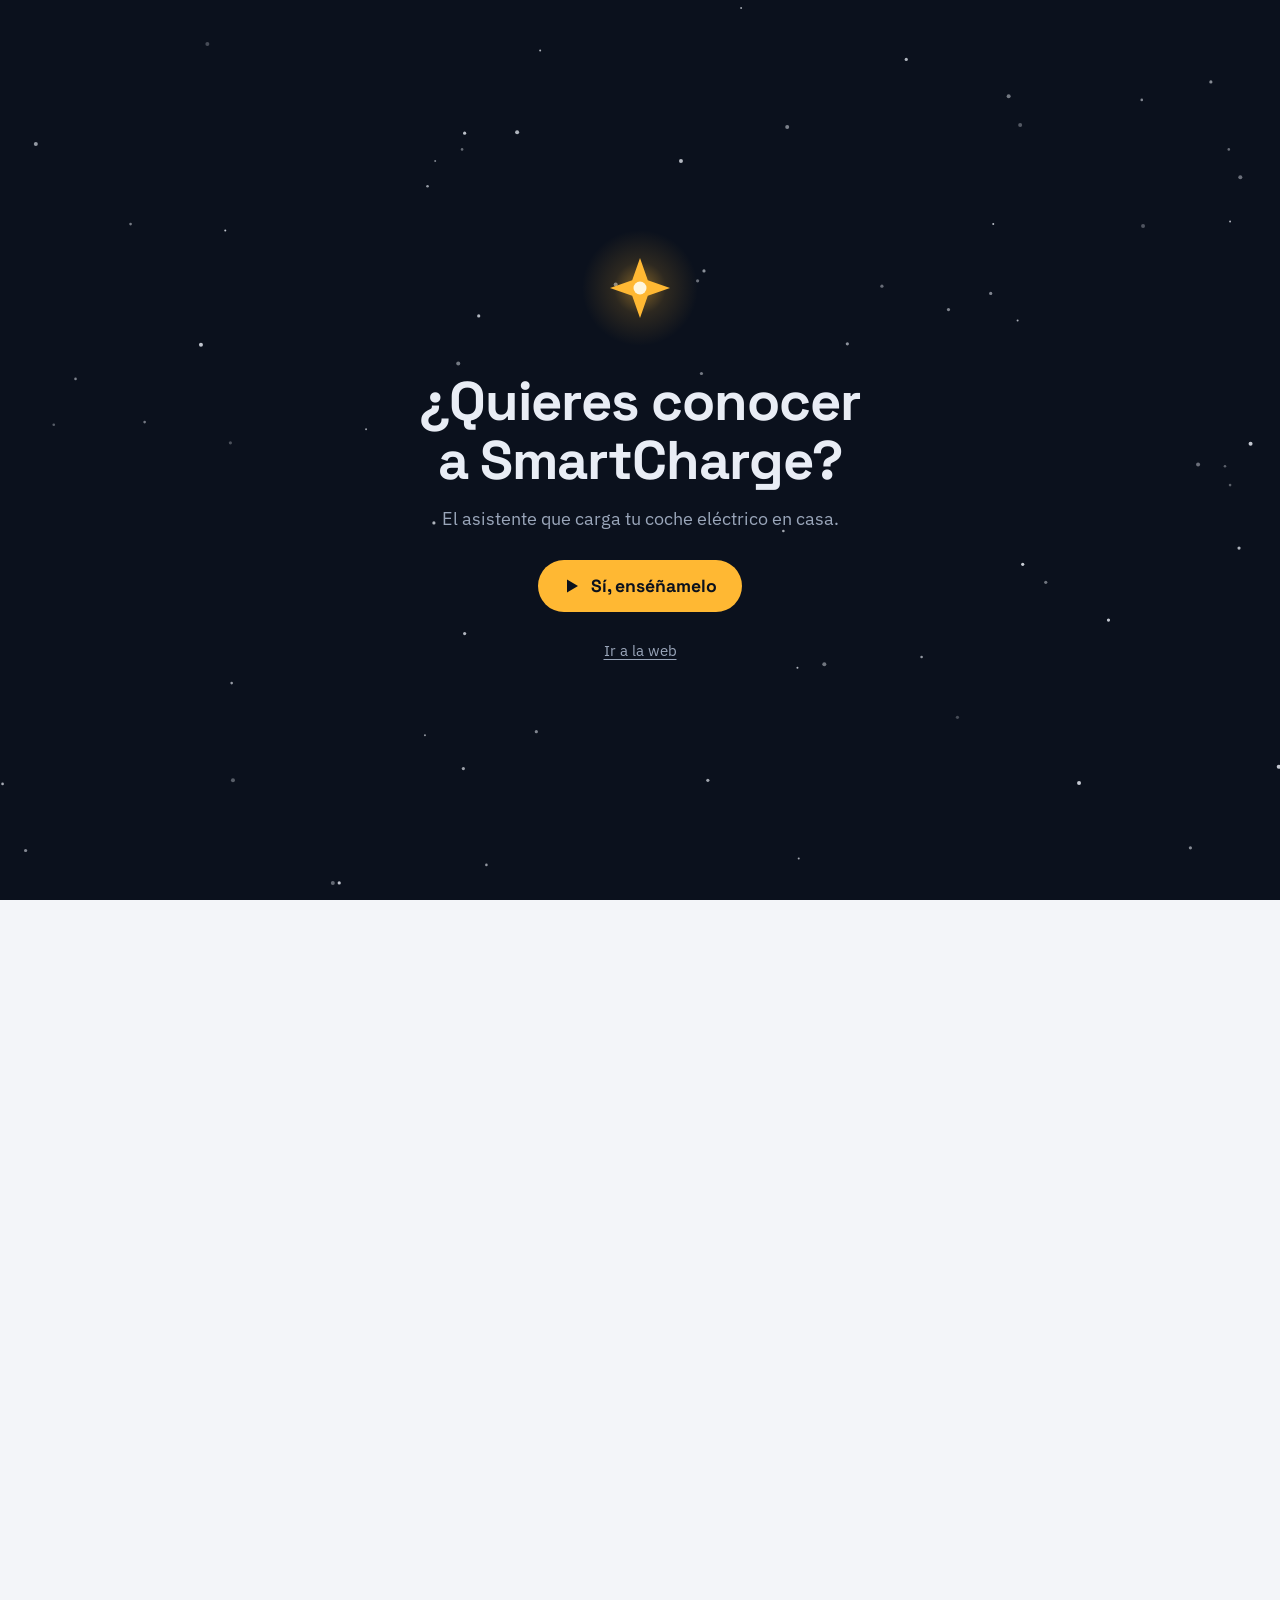
==== commit 617905a4: "docs: regenerate the idea page from SmartCharge@148251e" ====
--- a/index.html
+++ b/index.html
@@ -3,24 +3,28 @@
 <head>
 <meta charset="utf-8">
 <meta name="viewport" content="width=device-width, initial-scale=1, viewport-fit=cover">
-<title>La idea de SmartCharge</title>
+<title>SmartCharge · Tu coche, listo cuando lo necesitas</title>
 <!-- Generated by build-site.py from buca1821/SmartCharge docs/producto/la-idea-de-smartcharge.html.
      Do not edit by hand: change the source page and rebuild. -->
-<meta name="description" content="Si cargas tu coche eléctrico en casa, quieres tres cosas: autonomía de sobra para usarlo, cuidar la batería y pagar lo menos posible. Hoy, conseguir las tres depende de ti.">
+<meta name="description" content="SmartCharge carga tu coche eléctrico en casa: con carga suficiente para tus trayectos, cuidando la batería y en las horas más baratas. De momento, para Tesla.">
 <meta name="theme-color" content="#f3f5f9">
 <meta name="robots" content="noindex, nofollow">
 <meta property="og:type" content="website">
 <meta property="og:site_name" content="SmartCharge">
-<meta property="og:title" content="La idea de SmartCharge">
-<meta property="og:description" content="Si cargas tu coche eléctrico en casa, quieres tres cosas: autonomía de sobra para usarlo, cuidar la batería y pagar lo menos posible. Hoy, conseguir las tres depende de ti.">
+<meta property="og:title" content="SmartCharge · Tu coche, listo cuando lo necesitas">
+<meta property="og:description" content="SmartCharge carga tu coche eléctrico en casa: con carga suficiente para tus trayectos, cuidando la batería y en las horas más baratas. De momento, para Tesla.">
 <meta property="og:url" content="https://smartchargeapp.com/">
 <meta property="og:locale" content="es_ES">
-<meta name="twitter:card" content="summary">
+<meta property="og:image" content="https://smartchargeapp.com/og/es.jpg">
+<meta property="og:image:width" content="1200">
+<meta property="og:image:height" content="630">
+<meta name="twitter:card" content="summary_large_image">
 <link rel="icon" type="image/png" href="/favicon.png">
 <link rel="apple-touch-icon" href="/apple-touch-icon.png">
 <link rel="stylesheet" href="https://fonts.googleapis.com/css2?family=IBM+Plex+Mono:wght@400;500&family=IBM+Plex+Sans:wght@400;500&family=Space+Grotesk:wght@500;700&display=swap">
 <style>
-/* Layout: the promise as the title, the same week drawn without and with SmartCharge, then one panel per idea. */
+/* Layout: the promise as the title with the short beside it, then what changes with SmartCharge,
+   what it does for you (the three wants of the lead, in its order) and what else it does. */
 :root {
   --bg: #f3f5f9;
   --panel: #e4e9f1;
@@ -29,7 +33,6 @@
   --soft: #aab4c4;
   --accent: #2347c5;
   --charge: #ffb833;
-  --on-charge: #131c2b;
   --on-accent: #ffffff;
   --display: "Space Grotesk", "Avenir Next", "Segoe UI", sans-serif;
   --text: "IBM Plex Sans", "Helvetica Neue", Arial, sans-serif;
@@ -62,7 +65,7 @@
   font-size: clamp(2rem, 4.6vw, 3.1rem); text-wrap: balance;
 }
 h1 span { display: block; color: var(--accent); }
-.head { display: flex; flex-direction: column; gap: 1.1rem; }
+.head { display: grid; grid-template-columns: minmax(0, 1fr); gap: 1.1rem; }
 .lead { margin: 0; font-size: 1.25rem; line-height: 1.4; max-width: 42rem; text-wrap: pretty; }
 
 /* Language switcher: ES · CA · EN, relative links so the three pages open from disk. */
@@ -74,19 +77,20 @@
 .langs .sep { color: var(--soft); }
 
 .block { display: flex; flex-direction: column; gap: 1rem; }
+.block, .try { margin-top: 1.5rem; }
 .label { font-family: var(--mono); font-size: 0.8rem; letter-spacing: 0.1em; text-transform: uppercase; color: var(--muted); margin: 0; font-weight: 500; }
-.pair { display: grid; grid-template-columns: repeat(2, minmax(0, 1fr)); gap: 1.75rem 1.5rem; }
-.pair > div { display: flex; flex-direction: column; gap: 0.8rem; min-width: 0; }
+.pair { display: grid; grid-template-columns: repeat(2, minmax(0, 1fr)); gap: 3rem 1.5rem; }
+.pair > div { display: flex; flex-direction: column; gap: 0.75rem; min-width: 0; }
 figure { margin: 0; background: var(--panel); border-radius: 14px; }
 figure svg { display: block; width: 100%; height: auto; }
 h2 { font-family: var(--display); font-weight: 700; font-size: 1.2rem; line-height: 1.2; margin: 0; text-wrap: balance; }
 .txt { display: flex; flex-direction: column; gap: 0.3rem; }
 .txt p { margin: 0; color: var(--muted); }
-.step { font-family: var(--mono); font-size: 0.8rem; color: var(--muted); }
-
-.panels { list-style: none; margin: 0; padding: 0; display: grid; grid-template-columns: repeat(3, minmax(0, 1fr)); gap: 2.25rem 1.5rem; }
-.panels.four { grid-template-columns: repeat(4, minmax(0, 1fr)); }
-.panels li { display: flex; flex-direction: column; gap: 0.9rem; min-width: 0; }
+
+.panels { list-style: none; margin: 0; padding: 0; display: grid; grid-template-columns: repeat(3, minmax(0, 1fr)); gap: 3.5rem 1.5rem; }
+/* Two cards the size of the three above them, not two wider ones. */
+.panels.two { grid-template-columns: repeat(2, minmax(0, 1fr)); max-width: calc((100% - 3rem) / 3 * 2 + 1.5rem); }
+.panels li { display: flex; flex-direction: column; gap: 0.75rem; min-width: 0; }
 
 .who { margin: 0; color: var(--muted); }
 
@@ -107,37 +111,108 @@
 .try-qr figcaption { margin-top: 0.45rem; font-family: var(--mono); font-size: 0.66rem; letter-spacing: 0.08em; text-transform: uppercase; color: #586579; text-align: center; }
 @media (max-width: 48rem) { .try { grid-template-columns: minmax(0, 1fr); } .try-qr { justify-self: start; } }
 
-/* Drawing style shared by every figure */
-.ln { fill: none; stroke: var(--ink); stroke-width: 2.6; stroke-linecap: round; stroke-linejoin: round; }
-.thin { fill: none; stroke: var(--soft); stroke-width: 2; stroke-linecap: round; stroke-linejoin: round; }
-.dash { fill: none; stroke: var(--soft); stroke-width: 1.5; stroke-dasharray: 4 5; stroke-linecap: round; }
-.hole { fill: var(--panel); stroke: var(--ink); stroke-width: 2.6; }
-.gold { fill: var(--charge); }
-.blue { fill: var(--accent); }
-.grey { fill: var(--soft); }
-.dark { fill: var(--ink); }
-.cover { fill: var(--panel); }
-svg text { font-family: var(--display); fill: var(--ink); }
-svg .t-s { font-size: 11px; fill: var(--muted); font-family: var(--text); }
-svg .t-on { font-size: 14px; font-weight: 700; fill: var(--on-charge); }
-svg .t-say { font-size: 14px; font-weight: 700; fill: var(--on-accent); }
-svg .t-as { font-size: 14px; font-weight: 700; }
-svg .t-time { font-family: var(--mono); font-size: 13px; fill: var(--muted); }
-svg .t-r { font-size: 11.5px; font-weight: 700; }
-svg .t-bang { font-size: 12px; font-weight: 700; fill: var(--panel); }
-svg .t-q { font-size: 12px; font-weight: 700; }
-svg .t-q text { fill: var(--ink); }
-svg .t-q .t-we { fill: var(--muted); }
-.chk { fill: none; stroke: var(--on-charge); stroke-width: 3.2; stroke-linecap: round; stroke-linejoin: round; }
-
-@media (max-width: 60rem) { .panels.four { grid-template-columns: repeat(2, minmax(0, 1fr)); } }
-@media (max-width: 46rem) { .panels { grid-template-columns: repeat(2, minmax(0, 1fr)); } }
+/* The short, from the header: a silent preview that opens the intro's player, with sound.
+   Hidden without JavaScript, which is what opens the player. */
+.film-thumb { justify-self: start; width: min(100%, 24rem); display: flex; flex-direction: column; margin-top: 0.4rem; padding: 0; border: 1px solid rgba(233, 237, 245, 0.08); border-radius: 14px; overflow: hidden; background: #0b111d; color: #e9edf5; font: inherit; text-align: left; cursor: pointer; }
+.film-thumb[hidden] { display: none; }
+.film-thumb-media { position: relative; display: block; aspect-ratio: 16 / 9; }
+.film-thumb-media video { display: block; width: 100%; height: 100%; object-fit: cover; }
+.film-thumb-play { flex: none; width: 2.6rem; height: 2.6rem; display: grid; place-items: center; border-radius: 50%; background: #ffb833; box-shadow: 0 0 0 5px rgba(255, 184, 51, 0.18); transition: transform 0.2s ease; }
+.film-thumb-play svg { width: 0.95rem; height: 0.95rem; margin-left: 3px; }
+/* The play button sits beside the title, so the preview stays uncovered. */
+.film-thumb-txt { display: flex; align-items: center; gap: 0.85rem; padding: 0.8rem 1rem 0.9rem; }
+.film-thumb-label { display: flex; flex-direction: column; gap: 0.15rem; min-width: 0; }
+.film-thumb-title { font-family: var(--display); font-weight: 700; font-size: 1.05rem; line-height: 1.25; }
+.film-thumb-meta { font-family: var(--mono); font-size: 0.75rem; color: #9aa6ba; }
+.film-thumb:hover .film-thumb-play { transform: scale(1.07); }
+.film-thumb:focus-visible { outline: 2px solid var(--accent); outline-offset: 3px; }
+@media (min-width: 56rem) {
+  .head.with-film { grid-template-columns: minmax(0, 1fr) 21rem; column-gap: 3rem; }
+  .head.with-film > * { grid-column: 1; }
+  .head.with-film > .film-thumb { grid-column: 2; grid-row: 2 / span 3; align-self: center; width: 100%; margin-top: 0; }
+}
+@media (prefers-reduced-motion: reduce) { .film-thumb-play { transition: none; } }
+
+/* Intro: a full-screen invitation to watch the short with sound. Shown once, only with JavaScript.
+   An inline script at the top of .page adds html.sc-intro before anything paints. */
+.intro { display: none; }
+html.sc-intro, html.sc-intro body { overflow: hidden; }
+html.sc-intro .page > :not(.intro) { visibility: hidden; }
+html.sc-intro .intro { display: flex; position: fixed; inset: 0; z-index: 50; align-items: center; justify-content: center; background: #0b111d; color: #e9edf5; transition: opacity 0.7s ease; }
+.intro.is-leaving { opacity: 0; pointer-events: none; }
+.intro-sky { position: absolute; inset: 0; width: 100%; height: 100%; }
+.intro-start { position: relative; display: flex; flex-direction: column; align-items: center; text-align: center; gap: 1rem; padding: 2rem 1.25rem; max-width: 40rem; transition: opacity 0.4s ease; }
+.intro.is-playing .intro-start { opacity: 0; pointer-events: none; }
+.intro-spark { width: 7.5rem; height: 7.5rem; margin-bottom: 0.5rem; animation: sc-breathe 2.6s ease-in-out infinite; }
+@keyframes sc-breathe { 50% { transform: scale(1.08); } }
+.intro-title { margin: 0; font-family: var(--display); font-weight: 700; font-size: clamp(2rem, 6vw, 3.4rem); line-height: 1.08; letter-spacing: -0.02em; text-wrap: balance; color: #e9edf5; }
+.intro-sub { margin: 0; color: #9aa6ba; font-size: 1.15rem; text-wrap: balance; }
+.intro-play { margin-top: 0.75rem; min-height: 52px; padding: 0 1.6rem; display: inline-flex; align-items: center; gap: 0.6rem; border: 0; border-radius: 999px; background: #ffb833; color: #0b111d; font-family: var(--display); font-weight: 700; font-size: 1.1rem; cursor: pointer; }
+.intro-play:hover { filter: brightness(1.06); }
+.intro-go { min-height: 44px; padding: 0 0.75rem; border: 0; background: none; color: #9aa6ba; font: inherit; font-size: 0.95rem; text-decoration: underline; text-underline-offset: 3px; cursor: pointer; }
+.intro-go:hover { color: #e9edf5; }
+.intro-video { position: absolute; inset: 0; width: 100%; height: 100%; object-fit: contain; background: #0b111d; opacity: 0; pointer-events: none; transition: opacity 0.6s ease 0.2s; }
+.intro.is-playing .intro-video { opacity: 1; pointer-events: auto; }
+/* The player's controls, top right: mute (the sound starts on, since the visitor asked for the film) and skip. */
+.intro-controls { position: absolute; top: max(16px, env(safe-area-inset-top, 0px)); right: max(16px, env(safe-area-inset-right, 0px)); display: none; gap: 0.5rem; }
+.intro.is-playing .intro-controls { display: flex; }
+.intro-mute { width: 44px; height: 44px; padding: 0; display: grid; place-items: center; border: 1px solid #4a5873; border-radius: 50%; background: rgba(11, 17, 29, 0.6); color: #e9edf5; cursor: pointer; }
+.intro-mute svg { width: 22px; height: 22px; fill: none; stroke: currentColor; stroke-width: 1.8; stroke-linecap: round; stroke-linejoin: round; }
+.intro-mute .spk { fill: currentColor; }
+.intro-mute .off, .intro-mute[aria-pressed="true"] .on { display: none; }
+.intro-mute[aria-pressed="true"] .off { display: inline; }
+.intro-skip { display: inline-flex; align-items: center; min-height: 44px; padding: 0 1rem; border: 1px solid #4a5873; border-radius: 999px; background: rgba(11, 17, 29, 0.6); color: #e9edf5; font: inherit; font-size: 0.95rem; cursor: pointer; }
+.intro button:focus-visible { outline: 2px solid #ffb833; outline-offset: 3px; }
+@media (prefers-reduced-motion: reduce) { .intro-spark { animation: none; } html.sc-intro .intro, .intro-start, .intro-video { transition: none; } }
+
+/* Living cards: a few seconds of the short, silent, looping only while the card is on screen. */
+figure.loop { background: #0b111d; overflow: hidden; aspect-ratio: 240 / 170; }
+figure.loop video { display: block; width: 100%; height: 100%; object-fit: cover; }
+/* Both images of the pair keep the cards' proportion, so the two columns line up. */
+.pair figure { aspect-ratio: 240 / 170; display: flex; align-items: center; overflow: hidden; }
+
+/* The one image with words, drawn in the short's night instead of filmed, so it can be translated.
+   Its three messages appear one after another, and stay put with reduced motion. */
+figure.night { background: linear-gradient(#0e1630, #18224a 60%, #2a3466); overflow: hidden; }
+figure.night .stars circle { fill: #e9edf5; opacity: 0.7; }
+figure.night .ln { fill: #0d1424; stroke: #e9edf5; stroke-width: 1.6; }
+figure.night text { font-family: var(--display); font-weight: 700; }
+figure.night .t-r { font-size: 11.5px; }
+figure.night .t-bang { font-size: 12px; }
+figure.night text { fill: #e9edf5; }
+figure.night .gold { fill: var(--charge); filter: drop-shadow(0 0 3px rgba(255, 184, 51, 0.85)); }
+figure.night .warn { fill: #f3e6bd; }
+figure.night .t-bang { fill: #0b111d; }
+figure.night .msg { animation: sc-msg 9s ease-in-out infinite both; }
+figure.night .msg:nth-of-type(3) { animation-delay: 1.1s; }
+figure.night .msg:nth-of-type(4) { animation-delay: 2.2s; }
+@keyframes sc-msg { 0% { opacity: 0; transform: translateY(6px); } 6% { opacity: 1; transform: none; } 78% { opacity: 1; } 88%, 100% { opacity: 0; } }
+@media (prefers-reduced-motion: reduce) { figure.night .msg { animation: none; } }
+
+
+@media (max-width: 46rem) { .panels { grid-template-columns: repeat(2, minmax(0, 1fr)); } .panels.two { max-width: none; } }
 @media (max-width: 40rem) { .pair { grid-template-columns: minmax(0, 1fr); } }
-@media (max-width: 30rem) { .panels, .panels.four { grid-template-columns: minmax(0, 1fr); } .panels figure { max-width: 22rem; } }
+@media (max-width: 30rem) { .panels, .panels.two { grid-template-columns: minmax(0, 1fr); } .panels figure { max-width: 22rem; } }
 </style>
 </head>
 <body>
 <div class="page" lang="es">
+  <div class="intro" id="sc-intro" role="dialog" aria-modal="true" aria-labelledby="sc-intro-title">
+    <svg class="intro-sky" aria-hidden="true"><circle cx="62.3%" cy="74.2%" r="1" fill="#e9edf5" opacity="0.75"/><circle cx="77.6%" cy="24.9%" r="1" fill="#e9edf5" opacity="0.79"/><circle cx="11.3%" cy="46.9%" r="1.3" fill="#e9edf5" opacity="0.48"/><circle cx="10.2%" cy="24.9%" r="1.3" fill="#e9edf5" opacity="0.49"/><circle cx="18.2%" cy="86.7%" r="2" fill="#e9edf5" opacity="0.35"/><circle cx="79.7%" cy="13.9%" r="2" fill="#e9edf5" opacity="0.33"/><circle cx="0.2%" cy="87.1%" r="1.3" fill="#e9edf5" opacity="0.71"/><circle cx="96.0%" cy="16.6%" r="1.3" fill="#e9edf5" opacity="0.42"/><circle cx="96.1%" cy="53.9%" r="1.3" fill="#e9edf5" opacity="0.36"/><circle cx="96.9%" cy="19.7%" r="2" fill="#e9edf5" opacity="0.43"/><circle cx="36.1%" cy="16.6%" r="1.3" fill="#e9edf5" opacity="0.41"/><circle cx="33.2%" cy="81.7%" r="1" fill="#e9edf5" opacity="0.61"/><circle cx="70.8%" cy="6.6%" r="1.6" fill="#e9edf5" opacity="0.74"/><circle cx="48.1%" cy="31.6%" r="2" fill="#e9edf5" opacity="0.53"/><circle cx="17.6%" cy="25.6%" r="1" fill="#e9edf5" opacity="0.82"/><circle cx="35.8%" cy="40.4%" r="2" fill="#e9edf5" opacity="0.47"/><circle cx="57.9%" cy="0.9%" r="1" fill="#e9edf5" opacity="0.67"/><circle cx="62.4%" cy="95.4%" r="1" fill="#e9edf5" opacity="0.70"/><circle cx="93.0%" cy="94.2%" r="1.6" fill="#e9edf5" opacity="0.56"/><circle cx="89.3%" cy="25.1%" r="2" fill="#e9edf5" opacity="0.31"/><circle cx="74.8%" cy="79.7%" r="1.6" fill="#e9edf5" opacity="0.27"/><circle cx="94.6%" cy="9.1%" r="1.6" fill="#e9edf5" opacity="0.56"/><circle cx="36.3%" cy="14.8%" r="1.6" fill="#e9edf5" opacity="0.80"/><circle cx="54.5%" cy="31.2%" r="1.6" fill="#e9edf5" opacity="0.43"/><circle cx="79.9%" cy="62.7%" r="1.6" fill="#e9edf5" opacity="0.85"/><circle cx="16.2%" cy="4.9%" r="2" fill="#e9edf5" opacity="0.27"/><circle cx="74.1%" cy="34.4%" r="1.6" fill="#e9edf5" opacity="0.52"/><circle cx="42.2%" cy="5.6%" r="1" fill="#e9edf5" opacity="0.73"/><circle cx="33.4%" cy="20.7%" r="1.3" fill="#e9edf5" opacity="0.63"/><circle cx="78.8%" cy="10.7%" r="2" fill="#e9edf5" opacity="0.47"/><circle cx="5.9%" cy="42.1%" r="1.3" fill="#e9edf5" opacity="0.52"/><circle cx="99.9%" cy="85.2%" r="2" fill="#e9edf5" opacity="0.83"/><circle cx="68.9%" cy="31.8%" r="1.6" fill="#e9edf5" opacity="0.42"/><circle cx="40.4%" cy="14.7%" r="2" fill="#e9edf5" opacity="0.74"/><circle cx="53.2%" cy="17.9%" r="2" fill="#e9edf5" opacity="0.77"/><circle cx="18.0%" cy="49.2%" r="1.6" fill="#e9edf5" opacity="0.29"/><circle cx="79.5%" cy="35.6%" r="1" fill="#e9edf5" opacity="0.71"/><circle cx="36.3%" cy="70.4%" r="1.6" fill="#e9edf5" opacity="0.75"/><circle cx="26.5%" cy="98.1%" r="1.6" fill="#e9edf5" opacity="0.82"/><circle cx="34.0%" cy="17.9%" r="1" fill="#e9edf5" opacity="0.53"/><circle cx="77.4%" cy="32.6%" r="1.6" fill="#e9edf5" opacity="0.53"/><circle cx="81.7%" cy="64.7%" r="1.6" fill="#e9edf5" opacity="0.46"/><circle cx="64.4%" cy="73.8%" r="2" fill="#e9edf5" opacity="0.46"/><circle cx="84.3%" cy="87.0%" r="2" fill="#e9edf5" opacity="0.84"/><circle cx="95.7%" cy="51.8%" r="1.3" fill="#e9edf5" opacity="0.37"/><circle cx="36.2%" cy="85.4%" r="1.6" fill="#e9edf5" opacity="0.66"/><circle cx="72.0%" cy="73.0%" r="1.3" fill="#e9edf5" opacity="0.62"/><circle cx="93.6%" cy="51.6%" r="2" fill="#e9edf5" opacity="0.43"/><circle cx="55.3%" cy="86.7%" r="1.6" fill="#e9edf5" opacity="0.68"/><circle cx="2.8%" cy="16.0%" r="2" fill="#e9edf5" opacity="0.62"/><circle cx="18.1%" cy="75.9%" r="1.3" fill="#e9edf5" opacity="0.63"/><circle cx="4.2%" cy="47.2%" r="1.3" fill="#e9edf5" opacity="0.35"/><circle cx="89.2%" cy="11.1%" r="1.3" fill="#e9edf5" opacity="0.54"/><circle cx="54.8%" cy="41.5%" r="1.6" fill="#e9edf5" opacity="0.48"/><circle cx="61.2%" cy="59.0%" r="1.3" fill="#e9edf5" opacity="0.68"/><circle cx="37.4%" cy="35.1%" r="1.6" fill="#e9edf5" opacity="0.76"/><circle cx="86.6%" cy="68.9%" r="1.6" fill="#e9edf5" opacity="0.83"/><circle cx="55.0%" cy="30.1%" r="1.6" fill="#e9edf5" opacity="0.58"/><circle cx="33.9%" cy="58.1%" r="1.6" fill="#e9edf5" opacity="0.74"/><circle cx="41.9%" cy="81.3%" r="1.6" fill="#e9edf5" opacity="0.53"/><circle cx="15.7%" cy="38.3%" r="2" fill="#e9edf5" opacity="0.82"/><circle cx="96.8%" cy="60.9%" r="1.6" fill="#e9edf5" opacity="0.74"/><circle cx="66.2%" cy="38.2%" r="1.6" fill="#e9edf5" opacity="0.59"/><circle cx="61.5%" cy="14.1%" r="2" fill="#e9edf5" opacity="0.51"/><circle cx="97.7%" cy="49.3%" r="2" fill="#e9edf5" opacity="0.83"/><circle cx="38.0%" cy="96.1%" r="1.3" fill="#e9edf5" opacity="0.61"/><circle cx="26.0%" cy="98.1%" r="2" fill="#e9edf5" opacity="0.40"/><circle cx="2.0%" cy="94.5%" r="1.6" fill="#e9edf5" opacity="0.55"/><circle cx="28.6%" cy="47.7%" r="1" fill="#e9edf5" opacity="0.65"/><circle cx="96.1%" cy="24.6%" r="1" fill="#e9edf5" opacity="0.72"/></svg>
+    <div class="intro-start">
+      <svg class="intro-spark" viewBox="-60 -60 120 120" aria-hidden="true"><defs><radialGradient id="intro-halo"><stop offset="0" stop-color="#ffb833" stop-opacity="0.5"/><stop offset="0.45" stop-color="#ffb833" stop-opacity="0.14"/><stop offset="1" stop-color="#ffb833" stop-opacity="0"/></radialGradient></defs><circle r="58" fill="url(#intro-halo)"/><path d="M0 -30 L7.8 -7.8 L30 0 L7.8 7.8 L0 30 L-7.8 7.8 L-30 0 L-7.8 -7.8 Z" fill="#ffb833"/><circle r="6.5" fill="#fff6dd"/></svg>
+      <h2 class="intro-title" id="sc-intro-title">¿Quieres conocer a SmartCharge?</h2>
+      <p class="intro-sub">El asistente que carga tu coche eléctrico en casa.</p>
+      <button type="button" class="intro-play" id="sc-intro-play"><svg width="18" height="18" viewBox="0 0 18 18" aria-hidden="true"><path d="M4 2.5 L15 9 L4 15.5 Z" fill="currentColor"/></svg>Sí, enséñamelo</button>
+      <button type="button" class="intro-go" id="sc-intro-go">Ir a la web</button>
+    </div>
+    <video class="intro-video" id="sc-intro-video" playsinline preload="none" data-wide="/media/corto-es.mp4" data-tall="/media/corto-es-vertical.mp4" aria-labelledby="sc-intro-title"></video>
+    <div class="intro-controls">
+      <button type="button" class="intro-mute" id="sc-intro-mute" aria-pressed="false" aria-label="Silenciar"><svg viewBox="0 0 24 24" aria-hidden="true"><path class="spk" d="M4 9.5h3.5L12 5.5v13L7.5 14.5H4z"/><path class="on" d="M15.5 9a4 4 0 0 1 0 6M18 6.5a7.5 7.5 0 0 1 0 11"/><path class="off" d="M16 9.5l5 5M21 9.5l-5 5"/></svg></button>
+      <button type="button" class="intro-skip" id="sc-intro-skip">Saltar</button>
+    </div>
+  </div>
+  <script>/* Once per browser; a link ending in #intro always shows it. */ try { if (location.hash === '#intro' || !localStorage.getItem('sc-intro-visto')) { document.documentElement.classList.add('sc-intro'); } } catch (e) { document.documentElement.classList.add('sc-intro'); }</script>
   <header class="head">
     <nav class="langs" aria-label="Idioma de la página">
       <a href="/" hreflang="es" lang="es" aria-current="page">ES</a>
@@ -149,190 +224,123 @@
     <h1>Tu coche, listo cuando lo necesitas. <span>SmartCharge, tu asistente de carga.</span></h1>
     <p class="lead">Si cargas tu coche eléctrico en casa, quieres tres cosas: autonomía de sobra para usarlo, cuidar la batería y pagar lo menos posible. Hoy, conseguir las tres depende de ti.</p>
     <p class="cta"><a class="btn" href="https://docs.google.com/forms/d/e/1FAIpQLSegVBkytMitAPOmX4jONG4cud7cyW_b4FZg2fkfhePeDCZXfw/viewform" target="_blank" rel="noopener">Quiero probarla</a><span>De momento, para Tesla.</span></p>
+    <!-- The short film, its preview and the card loops live in the site repository, under /media/,
+         committed by hand like the icons: build-site.py does not copy them. Opened from disk, no video plays. -->
+    <button type="button" class="film-thumb" id="sc-film-open" hidden>
+      <span class="film-thumb-media">
+        <video muted loop playsinline preload="none" poster="/media/corto-avance.jpg" data-src="/media/corto-avance.mp4" aria-hidden="true"></video>
+      </span>
+      <span class="film-thumb-txt">
+        <span class="film-thumb-play" aria-hidden="true"><svg viewBox="0 0 18 18"><path d="M4 2.5 L15 9 L4 15.5 Z" fill="#0b111d"/></svg></span>
+        <span class="film-thumb-label">
+          <span class="film-thumb-title">Una noche con SmartCharge</span>
+          <span class="film-thumb-meta">El corto · 1 min</span>
+        </span>
+      </span>
+    </button>
   </header>
 
   <section class="block">
-    <p class="label">Quién se ocupa</p>
+    <p class="label">Lo que cambia</p>
     <div class="pair">
       <div>
-        <figure>
-          <svg viewBox="0 0 360 150" role="img" aria-label="Un planificador con tres ajustes que mueves a mano: cuánto cargar, hasta qué nivel y a qué horas.">
-            <text class="t-as" x="36" y="43">Cuánto cargar</text><line class="thin" x1="210" y1="38" x2="324" y2="38"/><circle class="dark" cx="252" cy="38" r="7"/>
-            <text class="t-as" x="36" y="81">Hasta qué nivel</text><line class="thin" x1="210" y1="76" x2="324" y2="76"/><circle class="dark" cx="296" cy="76" r="7"/>
-            <text class="t-as" x="36" y="119">A qué horas</text><line class="thin" x1="210" y1="114" x2="324" y2="114"/><circle class="dark" cx="232" cy="114" r="7"/>
-          </svg>
+        <figure class="loop" role="img" aria-label="Una persona mira el móvil, dudando, y mueve a mano tres ajustes: la carga, las horas y el precio.">
+          <video muted loop playsinline preload="none" poster="/media/loop-sin.jpg" data-src="/media/loop-sin.mp4" aria-hidden="true"></video>
         </figure>
         <div class="txt">
           <h2>Sin SmartCharge</h2>
-          <p>Tu coche y tu cargador te dan un planificador. Lo ajustas a mano según tus necesidades, intentando cuidar la batería y buscando los momentos en que tu tarifa te permite ahorrar. Algunas apps eligen las horas más baratas, pero cuánto cargar lo sigues decidiendo tú.</p>
+          <p>Tu coche y tu cargador te dan un planificador. Lo ajustas a mano, o lo configuras una vez y carga siempre hasta el mismo nivel, lo necesites o no. Cuidar la batería y buscar las horas baratas sigue dependiendo de ti.</p>
         </div>
       </div>
       <div>
-        <figure>
-          <svg viewBox="0 0 360 150" role="img" aria-label="Un día con SmartCharge: llegas a las 19:00 y enchufas el coche con el 35 %, carga de madrugada en las horas baratas y a las 8:00 sales con el 60 %.">
-            <text class="t-time" x="36" y="43">19:00</text><text class="t-as" x="96" y="43">Enchufas con el 35 %</text>
-            <text class="t-time" x="36" y="81">3:00</text><text class="t-as" x="96" y="81">Carga en horas baratas</text><circle class="gold" cx="310" cy="76" r="6"/>
-            <text class="t-time" x="36" y="119">8:00</text><text class="t-as" x="96" y="119">Sales con el 60 %</text>
-          </svg>
+        <figure class="loop" role="img" aria-label="Una persona enchufa el coche al cargador de casa, de noche.">
+          <video muted loop playsinline preload="none" poster="/media/loop-enchufar.jpg" data-src="/media/loop-enchufar.mp4" aria-hidden="true"></video>
         </figure>
         <div class="txt">
           <h2>Con SmartCharge</h2>
-          <p>No necesitas un planificador que ajustas a mano. Enchufas el coche al llegar y SmartCharge decide cuánto cargar, hasta qué nivel y a qué horas. Por ejemplo, si llegas con el 35 %, carga de madrugada en las horas baratas y sales con el 60 %. Si llegas con el 55 % y mañana solo vas a hacer 40 km, no carga.</p>
+          <p>La primera vez le dices qué días usas el coche, a qué hora sales y cuántos kilómetros haces un día normal. Desde entonces, enchufas al llegar y no haces nada más: SmartCharge decide cuánto cargar, hasta qué nivel y a qué horas. Por ejemplo, si llegas con el 35 %, carga de madrugada en las horas más baratas y sales con lo que necesitas para tus trayectos, más un margen. Si llegas con el 55 % y mañana solo vas a hacer 40 km, no carga.</p>
         </div>
       </div>
     </div>
   </section>
 
-  <ol class="panels">
-    <li>
-      <figure>
-        <svg viewBox="0 0 240 170" role="img" aria-label="Un coche enchufado al cargador de casa, de noche.">
-          <circle class="gold" cx="196" cy="36" r="13"/>
-          <circle class="cover" cx="202" cy="31" r="12"/>
-          <line class="thin" x1="14" y1="134" x2="226" y2="134"/>
-          <line class="ln" x1="24" y1="40" x2="24" y2="134"/>
-          <rect class="ln" x="24" y="72" width="20" height="32" rx="4"/>
-          <circle class="gold" cx="34" cy="82" r="3.2"/>
-          <path class="ln" d="M34 104 C34 130 62 128 80 108"/>
-          <path class="ln" d="M78 124 L78 108 Q78 100 88 98 L106 94 Q122 72 146 72 L164 72 Q178 72 190 90 L206 96 Q214 98 214 108 L214 124 Z"/>
-          <path class="ln" d="M122 92 Q131 80 146 80 L162 80 Q172 80 180 92 Z"/>
-          <line class="ln" x1="152" y1="80" x2="152" y2="92"/>
-          <circle class="hole" cx="106" cy="124" r="12"/>
-          <circle class="hole" cx="188" cy="124" r="12"/>
-          <circle class="gold" cx="81" cy="107" r="3.4"/>
-        </svg>
-      </figure>
-      <div class="txt">
-        <span class="step">1</span>
-        <h2>Solo tienes que enchufar</h2>
-        <p>Cuando llegas a casa, enchufas el coche al cargador y no haces nada más. No tienes que programar horarios ni decidir cuánto cargar.</p>
-      </div>
-    </li>
-    <li>
-      <figure>
-        <svg viewBox="0 0 240 170" role="img" aria-label="Una semana, de lunes a domingo. Cada día de uso se carga la energía prevista y un margen; el fin de semana, casi nada.">
-          <rect class="blue" x="24" y="14" width="10" height="10" rx="3"/>
-          <text class="t-s" x="39" y="23">uso</text>
-          <rect class="gold" x="70" y="14" width="10" height="10" rx="3"/>
-          <text class="t-s" x="85" y="23">margen</text>
-          <line class="thin" x1="20" y1="130" x2="220" y2="130"/>
-          <g class="blue">
-            <rect x="27" y="84" width="18" height="42" rx="4"/>
-            <rect x="55" y="84" width="18" height="42" rx="4"/>
-            <rect x="83" y="100" width="18" height="26" rx="4"/>
-            <rect x="111" y="84" width="18" height="42" rx="4"/>
-            <rect x="139" y="62" width="18" height="64" rx="4"/>
-          </g>
-          <g class="gold">
-            <rect x="27" y="71" width="18" height="10" rx="4"/>
-            <rect x="55" y="71" width="18" height="10" rx="4"/>
-            <rect x="83" y="87" width="18" height="10" rx="4"/>
-            <rect x="111" y="71" width="18" height="10" rx="4"/>
-            <rect x="139" y="49" width="18" height="10" rx="4"/>
-          </g>
-          <g class="grey">
-            <rect x="167" y="116" width="18" height="10" rx="4"/>
-            <rect x="195" y="116" width="18" height="10" rx="4"/>
-          </g>
-          <g class="t-q" text-anchor="middle">
-            <text x="36" y="150">L</text><text x="64" y="150">M</text><text x="92" y="150">X</text><text x="120" y="150">J</text><text x="148" y="150">V</text>
-            <text class="t-we" x="176" y="150">S</text><text class="t-we" x="204" y="150">D</text>
-          </g>
-        </svg>
-      </figure>
-      <div class="txt">
-        <span class="step">2</span>
-        <h2>Siempre con carga suficiente</h2>
-        <p>Sales de casa con carga para los trayectos de ese día y con un margen de sobra, para que uses el coche con confianza. No carga siempre lo mismo: la carga se ajusta a lo que vas a necesitar cada día.</p>
-      </div>
-    </li>
-    <li>
-      <figure>
-        <svg viewBox="0 0 240 170" role="img" aria-label="Una batería cargada solo en parte: la energía del uso previsto y un margen. El resto queda vacío.">
-          <rect class="ln" x="24" y="52" width="186" height="66" rx="13"/>
-          <rect class="dark" x="213" y="74" width="7" height="22" rx="2.5"/>
-          <rect class="blue" x="31" y="59" width="88" height="52" rx="7"/>
-          <rect class="gold" x="123" y="59" width="38" height="52" rx="7"/>
-        </svg>
-      </figure>
-      <div class="txt">
-        <span class="step">3</span>
-        <h2>Cuida la batería</h2>
-        <p>Cada fabricante recomienda cómo cargar la batería para que dure más. SmartCharge carga tu coche siguiendo esas recomendaciones, sin que tengas que conocerlas ni acordarte de ellas. Por ejemplo, no deja la batería llena más tiempo del necesario.</p>
-      </div>
-    </li>
-    <li>
-      <figure>
-        <svg viewBox="0 0 240 170" role="img" aria-label="El precio de la electricidad hora a hora. La carga cae en las tres horas más baratas.">
-          <line class="thin" x1="16" y1="140" x2="224" y2="140"/>
-          <g class="grey">
-            <rect x="26" y="78" width="16" height="58" rx="3"/>
-            <rect x="47" y="72" width="16" height="64" rx="3"/>
-            <rect x="68" y="88" width="16" height="48" rx="3"/>
-            <rect x="152" y="96" width="16" height="40" rx="3"/>
-            <rect x="173" y="82" width="16" height="54" rx="3"/>
-            <rect x="194" y="76" width="16" height="60" rx="3"/>
-          </g>
-          <g class="gold">
-            <rect x="89" y="114" width="16" height="22" rx="3"/>
-            <rect x="110" y="120" width="16" height="16" rx="3"/>
-            <rect x="131" y="116" width="16" height="20" rx="3"/>
-          </g>
-          <text class="t-s" x="55" y="62" text-anchor="middle">más caras</text>
-          <text class="t-s" x="118" y="104" text-anchor="middle">más baratas</text>
-        </svg>
-      </figure>
-      <div class="txt">
-        <span class="step">4</span>
-        <h2>Elige las horas más baratas</h2>
-        <p>En muchas tarifas la electricidad cuesta menos a unas horas que a otras. Siempre que es posible, SmartCharge carga tu coche en las horas más baratas de tu tarifa, sin que tengas que consultarlas. Lo primero sigue siendo que el coche esté listo cuando lo necesitas.</p>
-      </div>
-    </li>
-    <li>
-      <figure>
-        <svg viewBox="0 0 240 170" role="img" aria-label="Le dices a SmartCharge «El sábado salgo a las 9» y la batería está al 100 por cien.">
-          <rect class="blue" x="20" y="26" width="132" height="62" rx="16"/>
-          <path class="blue" d="M124 84 L146 104 L136 80 Z"/>
-          <text class="t-say" x="36" y="53">El sábado</text>
-          <text class="t-say" x="36" y="73">salgo a las 9</text>
-          <path class="ln" d="M176 62 L176 96 M169 89 L176 97 L183 89"/>
-          <rect class="ln" x="138" y="108" width="76" height="42" rx="9"/>
-          <rect class="dark" x="217" y="121" width="6" height="16" rx="2"/>
-          <rect class="gold" x="144" y="114" width="64" height="30" rx="5"/>
-          <text class="t-on" x="176" y="134" text-anchor="middle">100 %</text>
-        </svg>
-      </figure>
-      <div class="txt">
-        <span class="step">5</span>
-        <h2>Se adapta a tus planes</h2>
-        <p>Tus días no son todos iguales, y SmartCharge se adapta cuando tus planes cambian. Por ejemplo, si vas a hacer un viaje, le dices qué día sales y a qué hora, y ese día tienes la batería completa.</p>
-      </div>
-    </li>
-    <li>
-      <figure>
-        <svg viewBox="0 0 240 170" role="img" aria-label="Tres mensajes de SmartCharge: «Hoy no cargo. Tienes batería para mañana», «Cargo a mediodía: es la hora más barata» y el aviso «Enchufa el coche hoy: mañana necesitas más carga».">
-          <rect class="ln" x="10" y="12" width="220" height="42" rx="12" style="stroke-width:2"/>
-          <path class="gold" d="M27 25 L29.2 30.8 L35 33 L29.2 35.2 L27 41 L24.8 35.2 L19 33 L24.8 30.8 Z"/>
-          <text class="t-r" x="44" y="30">Hoy no cargo.</text>
-          <text class="t-r" x="44" y="45">Tienes batería para mañana.</text>
-          <rect class="ln" x="10" y="64" width="220" height="42" rx="12" style="stroke-width:2"/>
-          <path class="gold" d="M27 77 L29.2 82.8 L35 85 L29.2 87.2 L27 93 L24.8 87.2 L19 85 L24.8 82.8 Z"/>
-          <text class="t-r" x="44" y="82">Cargo a mediodía:</text>
-          <text class="t-r" x="44" y="97">es la hora más barata.</text>
-          <rect class="ln" x="10" y="116" width="220" height="42" rx="12" style="stroke-width:2"/>
-          <circle class="dark" cx="27" cy="137" r="9"/>
-          <text class="t-bang" x="27" y="141.5" text-anchor="middle">!</text>
-          <text class="t-r" x="44" y="134">Enchufa el coche hoy:</text>
-          <text class="t-r" x="44" y="149">mañana necesitas más carga.</text>
-        </svg>
-      </figure>
-      <div class="txt">
-        <span class="step">6</span>
-        <h2>Te explica cada decisión</h2>
-        <p>Siempre puedes saber cuánta carga va a tener tu coche y por qué. Si un día el coche no va a estar listo a la hora que lo necesitas, SmartCharge te avisa con tiempo para que puedas reaccionar.</p>
-      </div>
-    </li>
-  </ol>
+  <section class="block">
+    <p class="label">Lo que hace por ti</p>
+    <ol class="panels">
+      <li>
+        <figure class="loop" role="img" aria-label="La chispa dibuja la batería, traza el trayecto de mañana de casa al trabajo y marca la carga que falta, con margen.">
+          <video muted loop playsinline preload="none" poster="/media/loop-suficiente.jpg" data-src="/media/loop-suficiente.mp4" aria-hidden="true"></video>
+        </figure>
+        <div class="txt">
+          <h2>Siempre con carga suficiente</h2>
+          <p>Sales de casa con carga para los trayectos de ese día y con un margen de sobra, para que uses el coche con confianza. No carga siempre lo mismo: la carga se ajusta a lo que vas a necesitar cada día.</p>
+        </div>
+      </li>
+      <li>
+        <figure class="loop" role="img" aria-label="Una batería a lo largo de un día: de noche carga hasta su zona recomendada y no pasa de ahí; de día baja con el uso.">
+          <video muted loop playsinline preload="none" poster="/media/loop-bateria.jpg" data-src="/media/loop-bateria.mp4" aria-hidden="true"></video>
+        </figure>
+        <div class="txt">
+          <h2>Cuida la batería</h2>
+          <p>Cada tipo de batería tiene su forma de cargarse para que dure más. SmartCharge la cuida por ti, sin que tengas que conocer esos cuidados ni acordarte de ellos: carga lo que necesitas dentro de los márgenes recomendados para tu batería y no la deja llena más tiempo del necesario.</p>
+        </div>
+      </li>
+      <li>
+        <figure class="loop" role="img" aria-label="El precio de la electricidad hora a hora. La carga cae en las horas más baratas.">
+          <video muted loop playsinline preload="none" poster="/media/loop-baratas.jpg" data-src="/media/loop-baratas.mp4" aria-hidden="true"></video>
+        </figure>
+        <div class="txt">
+          <h2>Elige las horas más baratas</h2>
+          <p>En muchas tarifas la electricidad cuesta menos a unas horas que a otras. Siempre que es posible, SmartCharge carga tu coche en las horas más baratas de tu tarifa, sin que tengas que consultarlas. Lo primero sigue siendo que el coche esté listo cuando lo necesitas.</p>
+        </div>
+      </li>
+    </ol>
+  </section>
+
+  <section class="block">
+    <p class="label">Y además</p>
+    <ol class="panels two">
+      <li>
+        <figure class="loop" role="img" aria-label="Una persona deja una maleta junto al coche. Al amanecer, la batería está completa.">
+          <video muted loop playsinline preload="none" poster="/media/loop-viaje.jpg" data-src="/media/loop-viaje.mp4" aria-hidden="true"></video>
+        </figure>
+        <div class="txt">
+          <h2>Se adapta a tus planes</h2>
+          <p>Tus días no son todos iguales, y SmartCharge se adapta cuando tus planes cambian. Por ejemplo, si vas a hacer un viaje, le dices qué día sales y a qué hora, y ese día tienes la batería completa.</p>
+        </div>
+      </li>
+      <li>
+        <figure class="night">
+          <svg viewBox="0 0 240 170" role="img" aria-label="Tres mensajes de SmartCharge: «Hoy no cargo. Tienes batería para mañana», «Cargo de madrugada: son las horas más baratas» y el aviso «Enchufa el coche hoy: mañana necesitas más carga».">
+            <g class="stars" aria-hidden="true"><circle cx="14" cy="8" r="0.8"/><circle cx="60" cy="6" r="0.6"/><circle cx="118" cy="9" r="0.9"/><circle cx="176" cy="5" r="0.7"/><circle cx="232" cy="10" r="0.8"/><circle cx="236" cy="64" r="0.6"/><circle cx="4" cy="110" r="0.7"/><circle cx="236" cy="160" r="0.8"/><circle cx="6" cy="164" r="0.6"/></g>
+            <g class="msg">
+              <rect class="ln" x="10" y="12" width="220" height="42" rx="12"/>
+              <path class="gold" d="M27 25 L29.2 30.8 L35 33 L29.2 35.2 L27 41 L24.8 35.2 L19 33 L24.8 30.8 Z"/>
+              <text class="t-r" x="44" y="30">Hoy no cargo.</text>
+              <text class="t-r" x="44" y="45">Tienes batería para mañana.</text>
+            </g>
+            <g class="msg">
+              <rect class="ln" x="10" y="64" width="220" height="42" rx="12"/>
+              <path class="gold" d="M27 77 L29.2 82.8 L35 85 L29.2 87.2 L27 93 L24.8 87.2 L19 85 L24.8 82.8 Z"/>
+              <text class="t-r" x="44" y="82">Cargo de madrugada:</text>
+              <text class="t-r" x="44" y="97">son las horas más baratas.</text>
+            </g>
+            <g class="msg">
+              <rect class="ln" x="10" y="116" width="220" height="42" rx="12"/>
+              <circle class="warn" cx="27" cy="137" r="9"/>
+              <text class="t-bang" x="27" y="141.5" text-anchor="middle">!</text>
+              <text class="t-r" x="44" y="134">Enchufa el coche hoy:</text>
+              <text class="t-r" x="44" y="149">mañana necesitas más carga.</text>
+            </g>
+          </svg>
+        </figure>
+        <div class="txt">
+          <h2>Te explica cada decisión</h2>
+          <p>Siempre puedes saber cuánta carga va a tener tu coche y por qué. Si un día el coche no va a estar listo a la hora que lo necesitas, SmartCharge te avisa con tiempo para que puedas reaccionar.</p>
+        </div>
+      </li>
+    </ol>
+  </section>
 
   <!-- The link is the public response URL of the form, not the editor URL: a QR with the editor
        URL would let anyone open the form for editing. The QR below encodes this same URL;
@@ -357,5 +365,107 @@
 
   <p class="who">Para coches eléctricos y cargadores compatibles con la app. Lo que SmartCharge puede hacer por ti depende del coche y del cargador que tengas.</p>
 </div>
+
+<script>
+/* The player of the short: the intro on a first visit, and the header's preview on any visit.
+   Video with sound on the visitor's click, the right shape for the screen; the intro is gone for good once seen. */
+(function () {
+  var root = document.documentElement;
+  var box = document.getElementById('sc-intro');
+  if (!box) { return; }
+  var video = document.getElementById('sc-intro-video');
+  var thumb = document.getElementById('sc-film-open');
+  var panel = box.querySelector('.intro-start');
+  var opener = null;
+  var closing = false;
+  function start() {
+    if (closing) { return; }
+    var tall = window.innerHeight > window.innerWidth;
+    video.src = video.getAttribute(tall ? 'data-tall' : 'data-wide');
+    video.style.objectPosition = tall ? '50% 70%' : '50% 50%';  /* on a long phone the spare room goes above, into the night sky */
+    box.classList.add('is-playing');
+    panel.inert = true;  /* the invitation is invisible under the film: keep it out of reach of Tab and screen readers */
+    var started = video.play();
+    if (started && started.catch) { started.catch(function () { video.controls = true; }); }
+    document.getElementById('sc-intro-skip').focus();
+  }
+  function close() {
+    if (closing) { return; }
+    closing = true;
+    try { localStorage.setItem('sc-intro-visto', '1'); } catch (e) {}
+    try { video.pause(); } catch (e) {}
+    box.classList.add('is-leaving');
+    setTimeout(function () {
+      root.classList.remove('sc-intro');
+      box.classList.remove('is-leaving', 'is-playing');
+      panel.inert = false;
+      video.pause();
+      video.removeAttribute('src');
+      video.load();  /* removing src alone does not stop a playing video */
+      video.controls = false;
+      closing = false;
+      document.dispatchEvent(new Event('sc-intro-closed'));
+      if (opener) {
+        opener.focus({ preventScroll: true });
+        opener = null;
+      } else {
+        window.scrollTo(0, 0);
+        var h1 = document.querySelector('h1');
+        if (h1) { h1.setAttribute('tabindex', '-1'); h1.focus({ preventScroll: true }); }
+      }
+    }, 700);
+  }
+  if (thumb) {
+    thumb.hidden = false;
+    thumb.parentElement.classList.add('with-film');
+    thumb.addEventListener('click', function () {
+      opener = thumb;
+      var preview = thumb.querySelector('video');
+      if (preview) { preview.pause(); }
+      document.querySelectorAll('figure.loop video').forEach(function (v) { v.pause(); });
+      root.classList.add('sc-intro');
+      start();
+    });
+  }
+  document.getElementById('sc-intro-play').addEventListener('click', start);
+  document.getElementById('sc-intro-go').addEventListener('click', close);
+  document.getElementById('sc-intro-skip').addEventListener('click', close);
+  var mute = document.getElementById('sc-intro-mute');
+  mute.addEventListener('click', function () { video.muted = !video.muted; });
+  video.addEventListener('volumechange', function () {
+    mute.setAttribute('aria-pressed', video.muted ? 'true' : 'false');
+  });
+  video.addEventListener('ended', close);
+  document.addEventListener('keydown', function (e) {
+    if (e.key === 'Escape' && root.classList.contains('sc-intro')) { close(); }
+  });
+})();
+</script>
+<script>
+/* Living images: load and play each loop, and the header's preview, only while it is on screen,
+   never behind the player or with reduced motion. */
+(function () {
+  var videos = document.querySelectorAll('figure.loop video, .film-thumb video');
+  if (!videos.length || !('IntersectionObserver' in window)) { return; }
+  if (window.matchMedia && window.matchMedia('(prefers-reduced-motion: reduce)').matches) { return; }
+  var root = document.documentElement;
+  var io = new IntersectionObserver(function (entries) {
+    entries.forEach(function (e) {
+      var v = e.target;
+      if (e.isIntersecting && !root.classList.contains('sc-intro')) {
+        if (!v.getAttribute('src')) { v.src = v.getAttribute('data-src'); }
+        var p = v.play();
+        if (p && p.catch) { p.catch(function () {}); }
+      } else {
+        v.pause();
+      }
+    });
+  }, { threshold: 0.5 });
+  videos.forEach(function (v) { io.observe(v); });
+  document.addEventListener('sc-intro-closed', function () {
+    videos.forEach(function (v) { io.unobserve(v); io.observe(v); });
+  });
+})();
+</script>
 </body>
 </html>
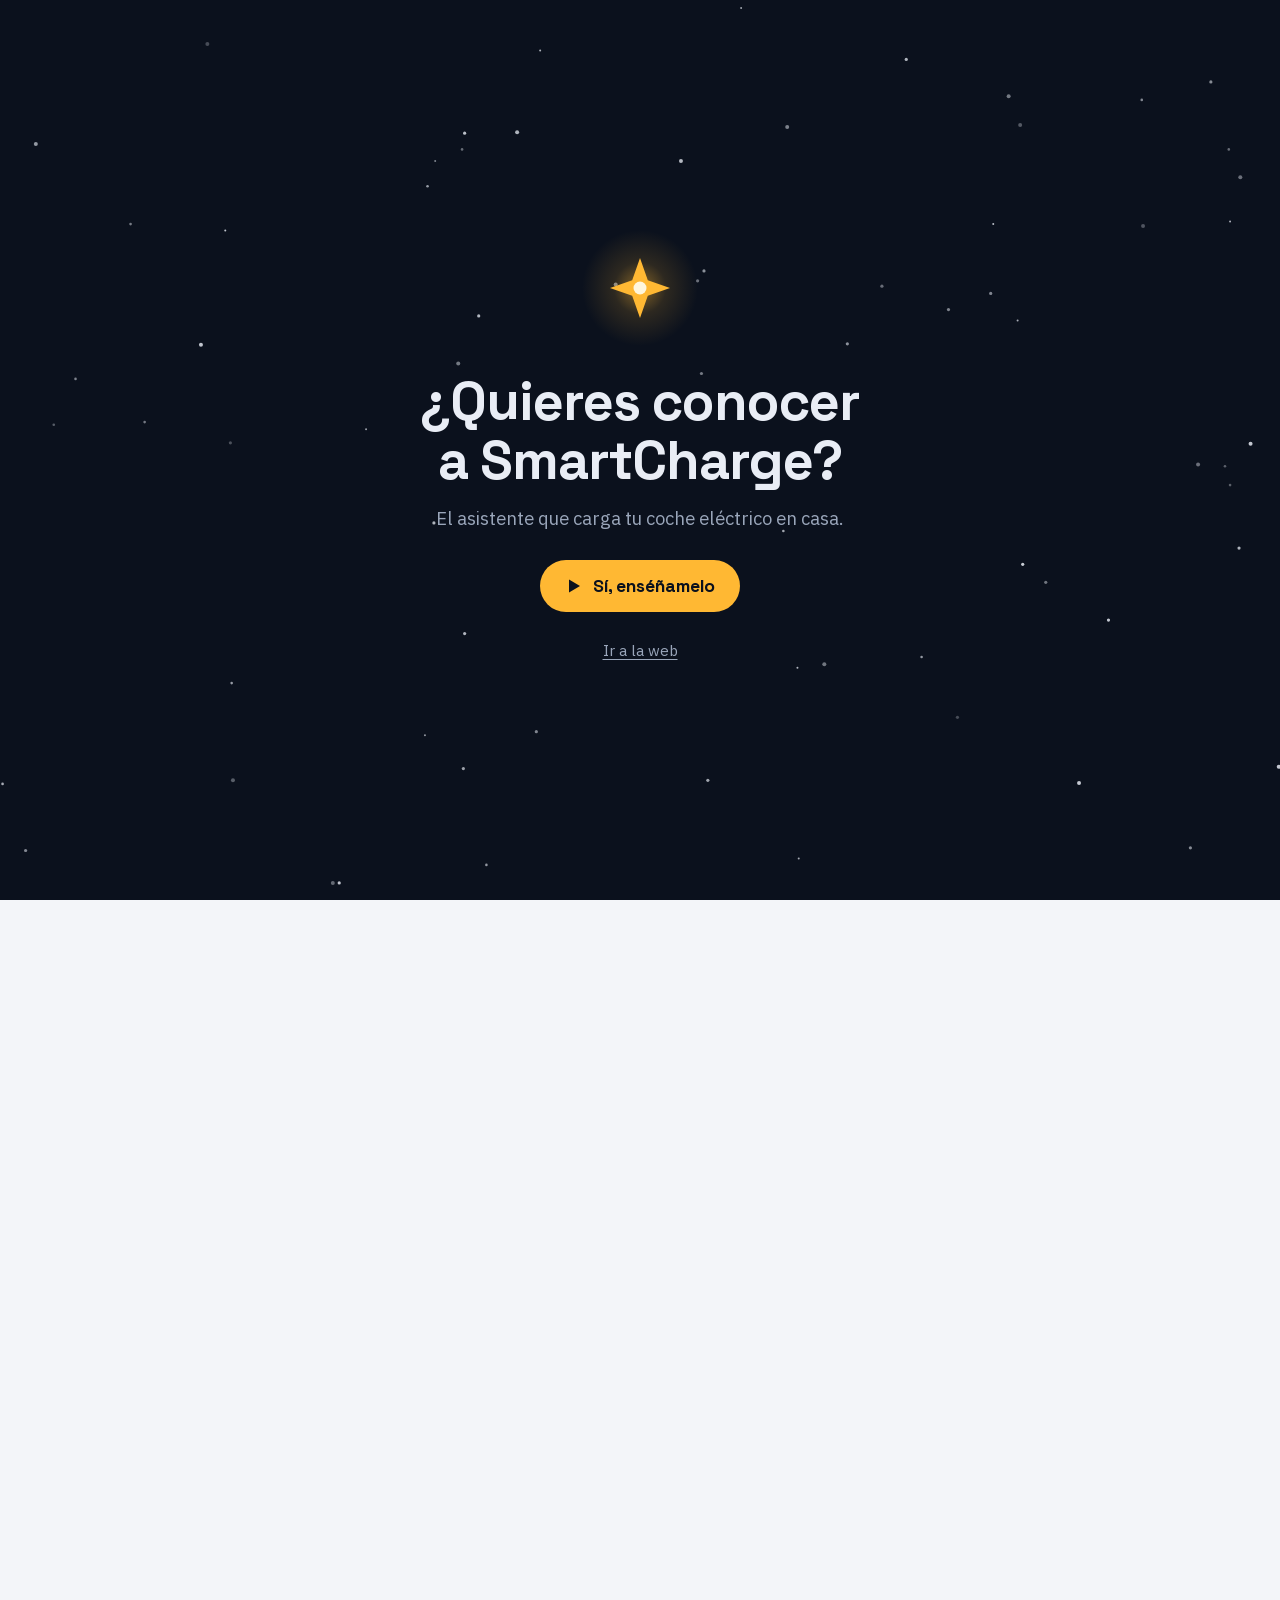
==== commit 3074d32f: "docs: regenerate the idea page from SmartCharge@df7b063" ====
--- a/index.html
+++ b/index.html
@@ -21,7 +21,7 @@
 <meta name="twitter:card" content="summary_large_image">
 <link rel="icon" type="image/png" href="/favicon.png">
 <link rel="apple-touch-icon" href="/apple-touch-icon.png">
-<link rel="stylesheet" href="https://fonts.googleapis.com/css2?family=IBM+Plex+Mono:wght@400;500&family=IBM+Plex+Sans:wght@400;500&family=Space+Grotesk:wght@500;700&display=swap">
+<link rel="stylesheet" href="/fonts/fonts.css">
 <style>
 /* Layout: the promise as the title with the short beside it, then what changes with SmartCharge,
    what it does for you (the three wants of the lead, in its order) and what else it does. */
--- a/fonts/fonts.css
+++ b/fonts/fonts.css
@@ -0,0 +1,36 @@
+/* The idea page's typefaces, served from this site so that no visitor's browser
+   asks Google Fonts for them. Latin subset only: the three pages use no character
+   outside it. Copied unmodified from Google Fonts on 2026-11-27. Licence: SIL Open
+   Font License 1.1, in OFL-IBM-Plex.txt and OFL-Space-Grotesk.txt. */
+@font-face {
+  font-family: "IBM Plex Mono";
+  font-style: normal;
+  font-weight: 400;
+  font-display: swap;
+  src: url("/fonts/ibm-plex-mono-400-latin.woff2") format("woff2");
+  unicode-range: U+0000-00FF, U+0131, U+0152-0153, U+02BB-02BC, U+02C6, U+02DA, U+02DC, U+0304, U+0308, U+0329, U+2000-206F, U+20AC, U+2122, U+2191, U+2193, U+2212, U+2215, U+FEFF, U+FFFD;
+}
+@font-face {
+  font-family: "IBM Plex Mono";
+  font-style: normal;
+  font-weight: 500;
+  font-display: swap;
+  src: url("/fonts/ibm-plex-mono-500-latin.woff2") format("woff2");
+  unicode-range: U+0000-00FF, U+0131, U+0152-0153, U+02BB-02BC, U+02C6, U+02DA, U+02DC, U+0304, U+0308, U+0329, U+2000-206F, U+20AC, U+2122, U+2191, U+2193, U+2212, U+2215, U+FEFF, U+FFFD;
+}
+@font-face {
+  font-family: "IBM Plex Sans";
+  font-style: normal;
+  font-weight: 400 500;
+  font-display: swap;
+  src: url("/fonts/ibm-plex-sans-latin.woff2") format("woff2");
+  unicode-range: U+0000-00FF, U+0131, U+0152-0153, U+02BB-02BC, U+02C6, U+02DA, U+02DC, U+0304, U+0308, U+0329, U+2000-206F, U+20AC, U+2122, U+2191, U+2193, U+2212, U+2215, U+FEFF, U+FFFD;
+}
+@font-face {
+  font-family: "Space Grotesk";
+  font-style: normal;
+  font-weight: 500 700;
+  font-display: swap;
+  src: url("/fonts/space-grotesk-latin.woff2") format("woff2");
+  unicode-range: U+0000-00FF, U+0131, U+0152-0153, U+02BB-02BC, U+02C6, U+02DA, U+02DC, U+0304, U+0308, U+0329, U+2000-206F, U+20AC, U+2122, U+2191, U+2193, U+2212, U+2215, U+FEFF, U+FFFD;
+}
